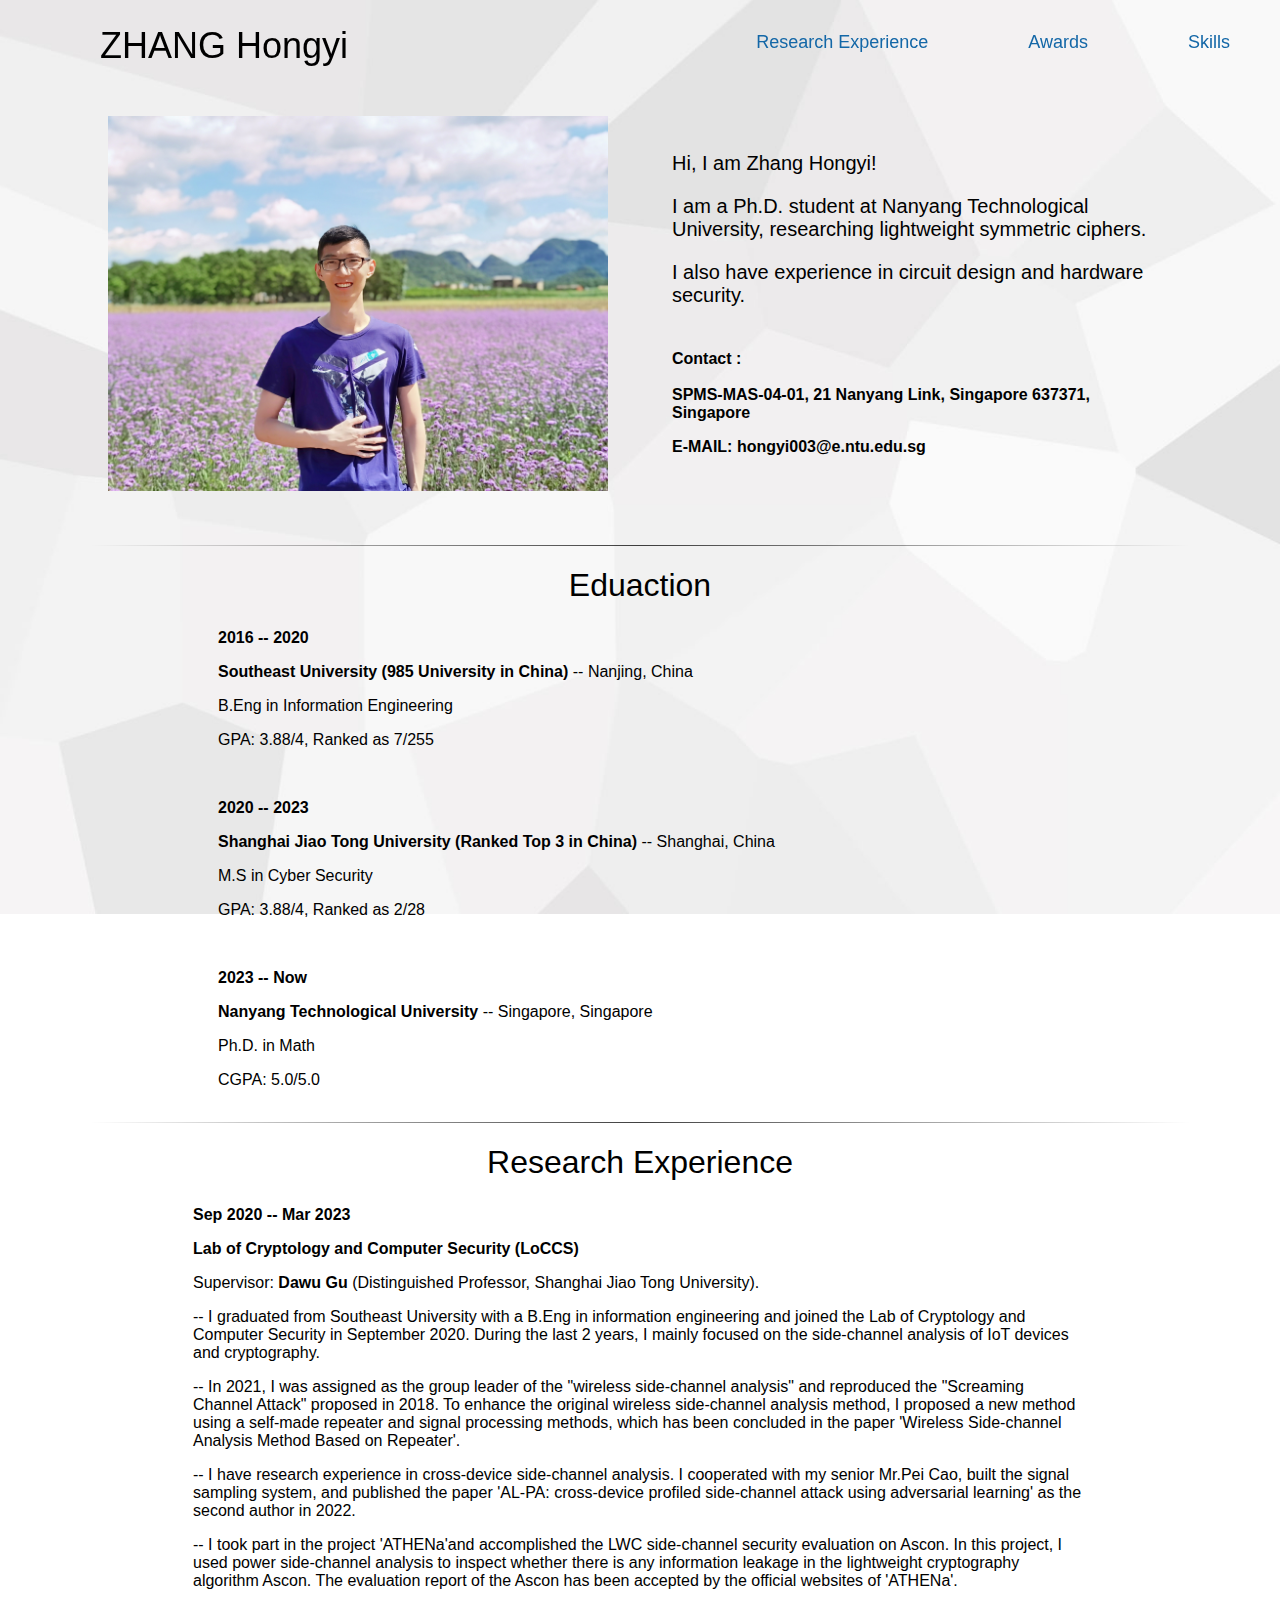
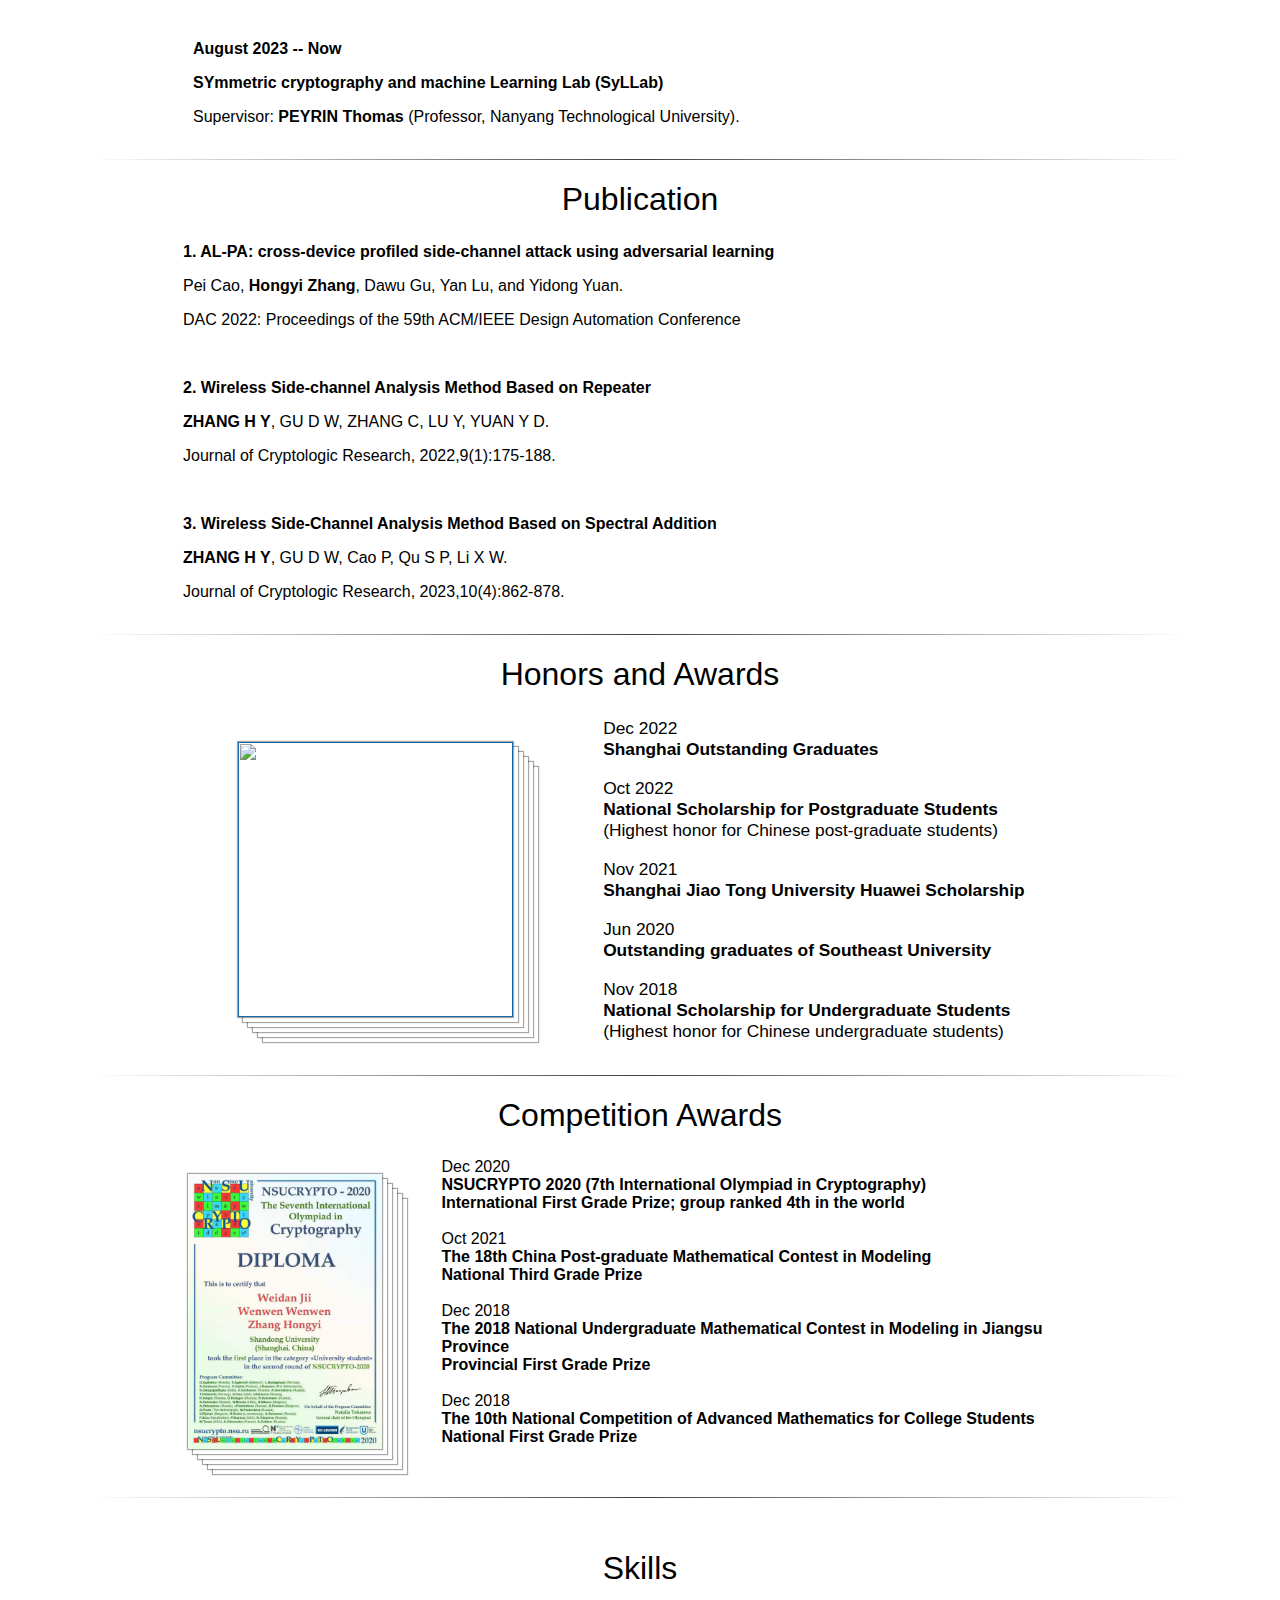
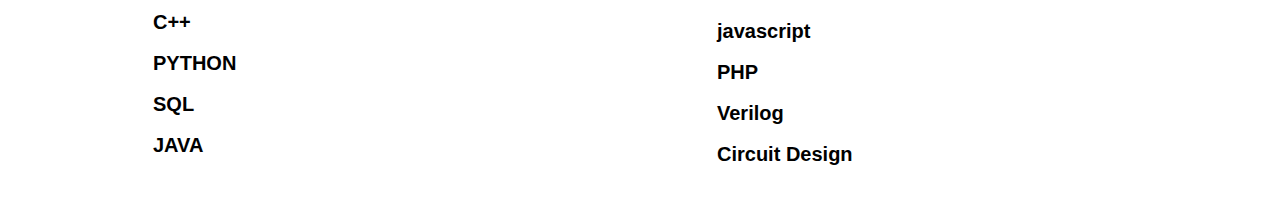
==== index.html @ 94b7b958 "Update index.html" ====
<script src="http://www.google.com/jsapi" type="text/javascript"></script> 
<script type="text/javascript">google.load("jquery", "1.3.2");</script>

<html>
<head>
	<title>Zhang Hongyi Homepage</title>
	<link rel="stylesheet" href="style.css">
	<meta property="og:image" content="Path to my teaser.png"/> <!-- Facebook automatically scrapes this. Go to https://developers.facebook.com/tools/debug/ if you update and want to force Facebook to rescrape. -->
	<meta property="og:title" content="Creative and Descriptive Paper Title." />
	<meta property="og:description" content="Paper description." />

	<!-- Get from Google Analytics -->
	<!-- Global site tag (gtag.js) - Google Analytics -->
	
	<script async src=""></script> 
	<script>
		window.dataLayer = window.dataLayer || [];
		function gtag(){dataLayer.push(arguments);}
		gtag('js', new Date());

		gtag('config', 'UA-75863369-6');
	</script>
</head>

<body>
	<br>
	<!--<audio src="./resources/Infinite_Being.mp3" id="aud" autoplay="autoplay" controls="controls" preload="auto"></audio>-->
	<center>

		    <div class="title">

				<span style="font-size:36px"><b>ZHANG Hongyi</b></span>
		  
			</div>
			<div>
				<!-- 设置菜单栏 -->
				<div class="tab_list">
					<ul>
						<li><a href="#b" style="font-size:18px"><b> Skills</b></a></li>
						<li><a href="#c" style="font-size:18px"><b>Awards</b></a></li>
						
						<li><a href="#a" style="font-size:18px"><b>Research Experience</b></a></li>
						
						
					</ul>
				</div>
			</div>

	</center>
	<br>
	<br>
	<br>
	<br>
	<center>
		<table align=center width=1050px>
			<tr>
				<td width=260px>
					<center>
						<div class="fadeIn animated" >
							<img class="round" style="float: left; width:500px" src="./resources/zhy_img.jpg"/>
						</div>

					</center>
				</td>
				<td>
					<div class="fadeIn animated" >
						<p style="margin-left: 60px;width: 500px;font-size:20px;">   Hi, I am Zhang Hongyi!</p>
						<p style="margin-left: 60px;width: 500px;font-size:20px;">  I am a Ph.D. student at Nanyang Technological University, researching lightweight symmetric ciphers. </p>
						<p style="margin-left: 60px;width: 500px;font-size:20px;">I also have experience in circuit design and hardware security. 
						<br>
						<br>
						<p style="margin-left: 60px;width: 500px;font-size:16px;"><b>Contact :<br><br>
						SPMS-MAS-04-01, 21 Nanyang Link, Singapore 637371, Singapore</b></p>
						<p style="margin-left: 60px;width: 500px;font-size:16px;"><b>E-MAIL:  hongyi003@e.ntu.edu.sg</b></p>
					</div>


				</td>
			</tr>
		</table>
		<br>
		<br>

	</center>

	<hr>

	<table align=center width=850px>
		<div class="fadeIn animated" >
			<center><h1><b>Eduaction</b></h1></center>
		</div>
			<tr>
				<td>
					<div class="fadeIn animated" >
					<p><b>2016 -- 2020 </b></p>
					<p><b>Southeast University (985 University in China)</b> -- Nanjing, China </p>
					<p>B.Eng in Information Engineering</p>
					<p>GPA: 3.88/4, Ranked as 7/255 </p>
					<br>
					<p><b>2020 -- 2023</b></p>
					<p><b>Shanghai Jiao Tong University (Ranked Top 3 in China)</b> -- Shanghai, China </p>
					<p>M.S in Cyber Security</p>
					<p>GPA: 3.88/4, Ranked as 2/28</p>
					<br>
					<p><b>2023 -- Now</b></p>
					<p><b>Nanyang Technological University</b> -- Singapore, Singapore </p>
					<p id="a">Ph.D. in Math</p>
					<p >CGPA: 5.0/5.0</p>
				</div>
				</td>
			</tr>

	</table>
	<br>

	<hr>

	<table align=center width=900px>
		<div class="fadeIn animated" >
			<center><h1><b>Research Experience</b></h1></center>
		</div>

	
		<tr>
		<td>
			<div class="fadeIn animated" >
				<p><b>Sep 2020 -- Mar 2023</b> </p>
				<p><b>Lab of Cryptology and Computer Security (LoCCS)</b></p>
				<p>Supervisor:<b> Dawu Gu </b>(Distinguished Professor, Shanghai Jiao Tong University).</p> 
				<p>-- I graduated from Southeast University with a B.Eng in information engineering and joined the Lab of Cryptology and Computer Security in September 2020. During the last 2 years, I mainly focused on the side-channel analysis of IoT devices and cryptography.</p>
				<p>-- In 2021, I was assigned as the group leader of the "wireless side-channel analysis" and reproduced the "Screaming Channel Attack" proposed in 2018. To enhance the original wireless side-channel analysis method, I proposed a new method using a self-made repeater and signal processing methods, which has been concluded in the paper 'Wireless Side-channel Analysis Method Based on Repeater'.</p>
				<p>-- I have research experience in cross-device side-channel analysis. I cooperated with my senior Mr.Pei Cao, built the signal sampling system, and published the paper 'AL-PA: cross-device profiled side-channel attack using adversarial learning' as the second author in 2022.</p>
				<p>-- I took part in the project 'ATHENa'and accomplished the LWC side-channel security evaluation on Ascon. In this project, I used power side-channel analysis to inspect whether there is any information leakage in the lightweight cryptography algorithm Ascon. The evaluation report of the Ascon has been accepted by the official websites of 'ATHENa'. </p>
				<br>
				<p><b>August 2023 -- Now</b></p>
				<p><b>SYmmetric cryptography and machine Learning Lab (SyLLab)</b></p>
				<p>Supervisor:<b> PEYRIN Thomas</b>  (Professor, Nanyang Technological University).</p> 

			</div>
		</td>
		</tr>
	</table>
	<br>


	<hr>
	<div class="fadeIn animated" >
	<center><h1><b>Publication</b></h1></center>
	</div>
	<table align=center width=920px>
		<center>
			<tr>
				<td>
					<div class="fadeIn animated" >
					<p><b>1. AL-PA: cross-device profiled side-channel attack using adversarial learning</b></p>
					<p>  Pei Cao, <b>Hongyi Zhang</b>, Dawu Gu, Yan Lu, and Yidong Yuan.</p>
					<p>  DAC 2022: Proceedings of the 59th ACM/IEEE Design Automation Conference</p>
					<br>
					<p><b>2. Wireless Side-channel Analysis Method Based on Repeater</b></p>
					<p><b>  ZHANG H Y</b>, GU D W, ZHANG C, LU Y, YUAN Y D.</p>
					<p>  Journal of Cryptologic Research, 2022,9(1):175-188.</p>
					<br>
					<p><b>3. Wireless Side-Channel Analysis Method Based on Spectral Addition</b></p>
					<p><b>  ZHANG H Y</b>, GU D W, Cao P, Qu S P, Li X W.</p>
					<p id="c">  Journal of Cryptologic Research, 2023,10(4):862-878.</p>
				</div>
				</td>
			</tr>
		</center>
	</table>
	<br>
	<hr>
	<table align=center width=850px>
		<div class="fadeIn animated" >
			<center><h1><b>Honors and Awards</b></h1></center>
		</div>
		<tr>
			<td><div class="fadeIn animated" ><a href=""><img class="layered-paper-big" style="height:275px" src="./resources/11.png"/></a></div></td>
			<td>
				<div class="fadeIn animated" >
				<span style="font-size:13pt">Dec 2022<br>
					<b>Shanghai Outstanding Graduates</b><br>
				</span>
				<br>

				<span style="font-size:13pt">Oct 2022<br>
					<b>National Scholarship for Postgraduate Students</b><br>
					(Highest honor for Chinese post-graduate students)<br>
				</span>
				<br>
				<span style="font-size:13pt">Nov 2021<br>
					<b>Shanghai Jiao Tong University Huawei Scholarship</b><br>
				</span>
				<br>
				<span style="font-size:13pt">Jun 2020<br>
					<b>Outstanding graduates of Southeast University</b><br>
				</span>
				<br>
				<span style="font-size:13pt" >Nov 2018<br>
					<b>National Scholarship for Undergraduate Students</b><br>
					(Highest honor for Chinese undergraduate students)<br>
				</span>
				</div>
			</td>
		</tr>
	</table>
	<br>

	<hr>
	<table align=center width=950px>
		<div class="fadeIn animated" >
			<center><h1><b>Competition Awards</b></h1></center>
		</div>
		<tr>
			<td><div class="fadeIn animated" ><a href=""><img class="layered-paper-big" style="height:275px" src="./resources/12.jpg"/></a></div></td>
			<td>
				<div class="fadeIn animated" >
				<span style="font-size:12pt">Dec 2020<br>
					<b>NSUCRYPTO 2020 (7th International Olympiad in Cryptography)</b><br>
					<b>International First Grade Prize; group ranked 4th in the world</b>
				</span>
				<br>
				<br>
				<span style="font-size:12pt">Oct 2021<br>
					<b>The 18th China Post-graduate Mathematical Contest in Modeling</b><br>
					<b>National Third Grade Prize</b><br>
				
				</span>
				<br>
				<span style="font-size:12pt">Dec 2018<br>
					<b>The 2018 National Undergraduate Mathematical Contest in Modeling in Jiangsu Province</b><br>
					<b>Provincial First Grade Prize</b><br>
				</span>
				<br>
				<span style="font-size:12pt">Dec 2018<br>
					<b>The 10th National Competition of Advanced Mathematics for College Students</b><br>
					<b>National First Grade Prize</b><br>
				</span>
				<br>
				</div>
			</td>
		</tr>
	</table>
	<br>
	<hr>
	<br>

	<table align=center width=900px>
		<tr>
			<div class="fadeIn animated" >
				<center><h1 id="b"><b>Skills</b></h1></center>
			</div>
			<td width=300px>
					<div class="fadeIn animated" >
						<li style="margin-left: 60px;width: 500px;font-size:20px;"><b>C++</b></li>
						<br>
						<li style="margin-left: 60px;width: 500px;font-size:20px;"><b>PYTHON</b></li>
						<br>
						<li style="margin-left: 60px;width: 500px;font-size:20px;"><b>SQL</b></li>
						<br>
						<li style="margin-left: 60px;width: 500px;font-size:20px;"><b>JAVA</b></li>
						<br>
					</div>
			</td>
			<td>
				<div class="fadeIn animated" >
					<li style="margin-left: 60px;width: 500px;font-size:20px;"><b>javascript</b></li>
					<br>
					<li style="margin-left: 60px;width: 500px;font-size:20px;"><b>PHP</b></li>
					<br>
					<li style="margin-left: 60px;width: 500px;font-size:20px;"><b>Verilog</b></li>
					<br>
					<li style="margin-left: 60px;width: 500px;font-size:20px;"><b>Circuit Design</b></li>
				</div>
			</td>
		</tr>
	</table>

<br>
<!------------------------------------------------------new script   -------------------------------------->
<script>
	window.addEventListener('scroll',function(){
		let tou = document.querySelector('.title');
		let mytab=document.querySelector('.tab_list');
	   
	   /*  tou.classList.toggle("bian",window.scrollY>0); */
	   if(window.scrollY>0)
		{
			tou.classList.add("top_mask");
			mytab.classList.add("top_mask2");
		}else{
			tou.classList.remove("top_mask");
			mytab.classList.remove("top_mask2");
		}
	})
</script>

<!---------------------menu part code------------------------------->

<script>
	//获取所有的li元素
	var lis = document.querySelector(".tab_list").querySelectorAll("li");
	//获取所有的item元素
	var items = document.querySelectorAll(".item");
	//循环给每个li绑定click事件
	for (var i = 0; i < lis.length; i++) {
		//给每个li元素添加index属性，第几个index为几
		lis[i].setAttribute("index", i);
		//给每个li绑定click事件，点击后出现以下事情
		lis[i].onclick = function () {
			//排他思想，将所有的标签样式都去掉
			for (var j = 0; j < lis.length; j++) {
				lis[j].className = "";
			}
			//样式为空后，设置当前的样式为current
			this.className = "current";
			//获取当前所在li的index
			var index = this.getAttribute("index");
			//排他思想，将所有的item隐藏
			for (var k = 0; k < items.length; k++) {
				//将所有的item设置为display:none
				items[k].style.display = "none";
			}
			//设置当前li下的对应的内容
			items[index].style.display = "block";
		}
	}
</script>
<!-- <script>
	function over(x) {
	x.style.backgroundColor = "blue";
	}
	 
	function leave(x) {
	x.style.backgroundColor = "red";
	}
   </script> -->
</body>
</html>
---- style.css ----
body {
    font-family: "HelveticaNeue-Light", "Helvetica Neue Light", "Helvetica Neue", Helvetica, Arial, "Lucida Grande", sans-serif; 
    font-weight:300;
    font-size:18px;
    margin-left: auto;
    margin-right: auto;
    width: 1100px;
}

h1 {
    font-size:32px;
    font-weight:300;
}

	/*-------------------------special effects----------------------*/
/*base code*/
.animated {
  -webkit-animation-duration: 2.5s;
  animation-duration: 2.5s;
  -webkit-animation-fill-mode: both;
  animation-fill-mode: both;
}
.animated.infinite {
  -webkit-animation-iteration-count: infinite;
  animation-iteration-count: infinite;
}
.animated.hinge {
  -webkit-animation-duration: 2s;
  animation-duration: 2s;
}
/*the animation definition*/
@-webkit-keyframes fadeIn {
  0% {
    opacity: 0
  }
  100% {
    opacity: 1
  }
}
@keyframes fadeIn {
  0% {
    opacity: 0
  }
  100% {
    opacity: 1
  }
}
.fadeIn {
  -webkit-animation-name: fadeIn;
  animation-name: fadeIn
}

/*----------------渐变-----------------*/

.title{
        position: fixed;
        top: 0;
        left: 0;
        padding: 25px 100px;
        width: 100%;
        display: flex;
        justify-content: space-between;
        align-items: center;
        text-align: center;
        z-index:999;
    transition:  0.5s;
    }

    
.top_mask{
    padding: 25px 100px;
    ;
    background-image: linear-gradient(to bottom, rgb(214, 214, 214), rgba(255, 255, 255, 0.8),rgba(255, 255, 255, 0));
    z-index: 999;
}
.top_mask2{

  padding: 0px 0px;
  background-image: linear-gradient(to bottom, rgb(214, 214, 214,0), rgba(255, 255, 255, 0),rgba(255, 255, 255, 0));
  z-index: 999;
}



	/*-----------------------------------------------*/

video.header-vid {
    height: 140px;
    border: 1px solid black;
    border-radius: 10px ;
    -moz-border-radius: 10px ;
    -webkit-border-radius: 10px ;
}

img.header-img {
    height: 140px;
    border: 1px solid black;
    border-radius: 10px ;
    -moz-border-radius: 10px ;
    -webkit-border-radius: 10px ;
}

img.rounded {
    border: 1px solid #eeeeee;
    border-radius: 10px ;
    -moz-border-radius: 10px ;
    -webkit-border-radius: 10px ;
}

a:link,a:visited
{
    display: block;
    padding:5px 10px;
    color: #1367a7;
    text-decoration: none;
}
a:hover {
    color: #208799;
}

td.dl-link {
    height: 160px;
    text-align: center;
    font-size: 22px;
}

.layered-paper-big { /* modified from: http://css-tricks.com/snippets/css/layered-paper/ */
    box-shadow:
    0px 0px 1px 1px rgba(0,0,0,0.35), /* The top layer shadow */
    5px 5px 0 0px #fff, /* The second layer */
    5px 5px 1px 1px rgba(0,0,0,0.35), /* The second layer shadow */
    10px 10px 0 0px #fff, /* The third layer */
    10px 10px 1px 1px rgba(0,0,0,0.35), /* The third layer shadow */
    15px 15px 0 0px #fff, /* The fourth layer */
    15px 15px 1px 1px rgba(0,0,0,0.35), /* The fourth layer shadow */
    20px 20px 0 0px #fff, /* The fifth layer */
    20px 20px 1px 1px rgba(0,0,0,0.35), /* The fifth layer shadow */
    25px 25px 0 0px #fff, /* The fifth layer */
    25px 25px 1px 1px rgba(0,0,0,0.35); /* The fifth layer shadow */
    margin-left: 10px;
    margin-right: 45px;
}

.paper-big { /* modified from: http://css-tricks.com/snippets/css/layered-paper/ */
    box-shadow:
    0px 0px 1px 1px rgba(0,0,0,0.35); /* The top layer shadow */

    margin-left: 10px;
    margin-right: 45px;
}


.layered-paper { /* modified from: http://css-tricks.com/snippets/css/layered-paper/ */
    box-shadow:
    0px 0px 1px 1px rgba(0,0,0,0.35), /* The top layer shadow */
    5px 5px 0 0px #fff, /* The second layer */
    5px 5px 1px 1px rgba(0,0,0,0.35), /* The second layer shadow */
    10px 10px 0 0px #fff, /* The third layer */
    10px 10px 1px 1px rgba(0,0,0,0.35); /* The third layer shadow */
    margin-top: 5px;
    margin-left: 10px;
    margin-right: 30px;
    margin-bottom: 5px;
}

.vert-cent {
    position: relative;
    top: 50%;
    transform: translateY(-50%);
}

hr
{
    border: 0;
    height: 1px;
    background-image: linear-gradient(to right, rgba(0, 0, 0, 0), rgba(0, 0, 0, 0.75), rgba(0, 0, 0, 0));
}

body{
background-image: url('./resources/bg-image.jpg');
background-repeat: no-repeat;
background-size: cover;
background-attachment: fixed;
}

/* menu */
li {
  list-style-type: none;
} 

/* 设置外部div样式 */
.tab {
  width: 850px;
  margin: 100px auto;
}

/* 设置菜单栏的样式 */
.tab_list {
  position: fixed;
  top: 0;
  right: 0;
  z-index: 999;
  transition:  0.5s;
}

/* 设置列表的样式 */
.tab_list li {
 
  float: right;
  height: 50px;
  line-height: 39px;
  padding: 0 40px;
  text-align: center;
  cursor: pointer;
  z-index: 999;
}


/* 设置商品介绍的样式 */
.current {
  background-color: #00000000;
  color: #00000000;
}

/* 设置后4个显示的内容先隐藏起来 */
.item {
  display: none;
}
.tab_list li:hover{
  background-color: rgba(182, 182, 182, 0.211);
}

.tab_list a:hover{
  color:#fff;
}
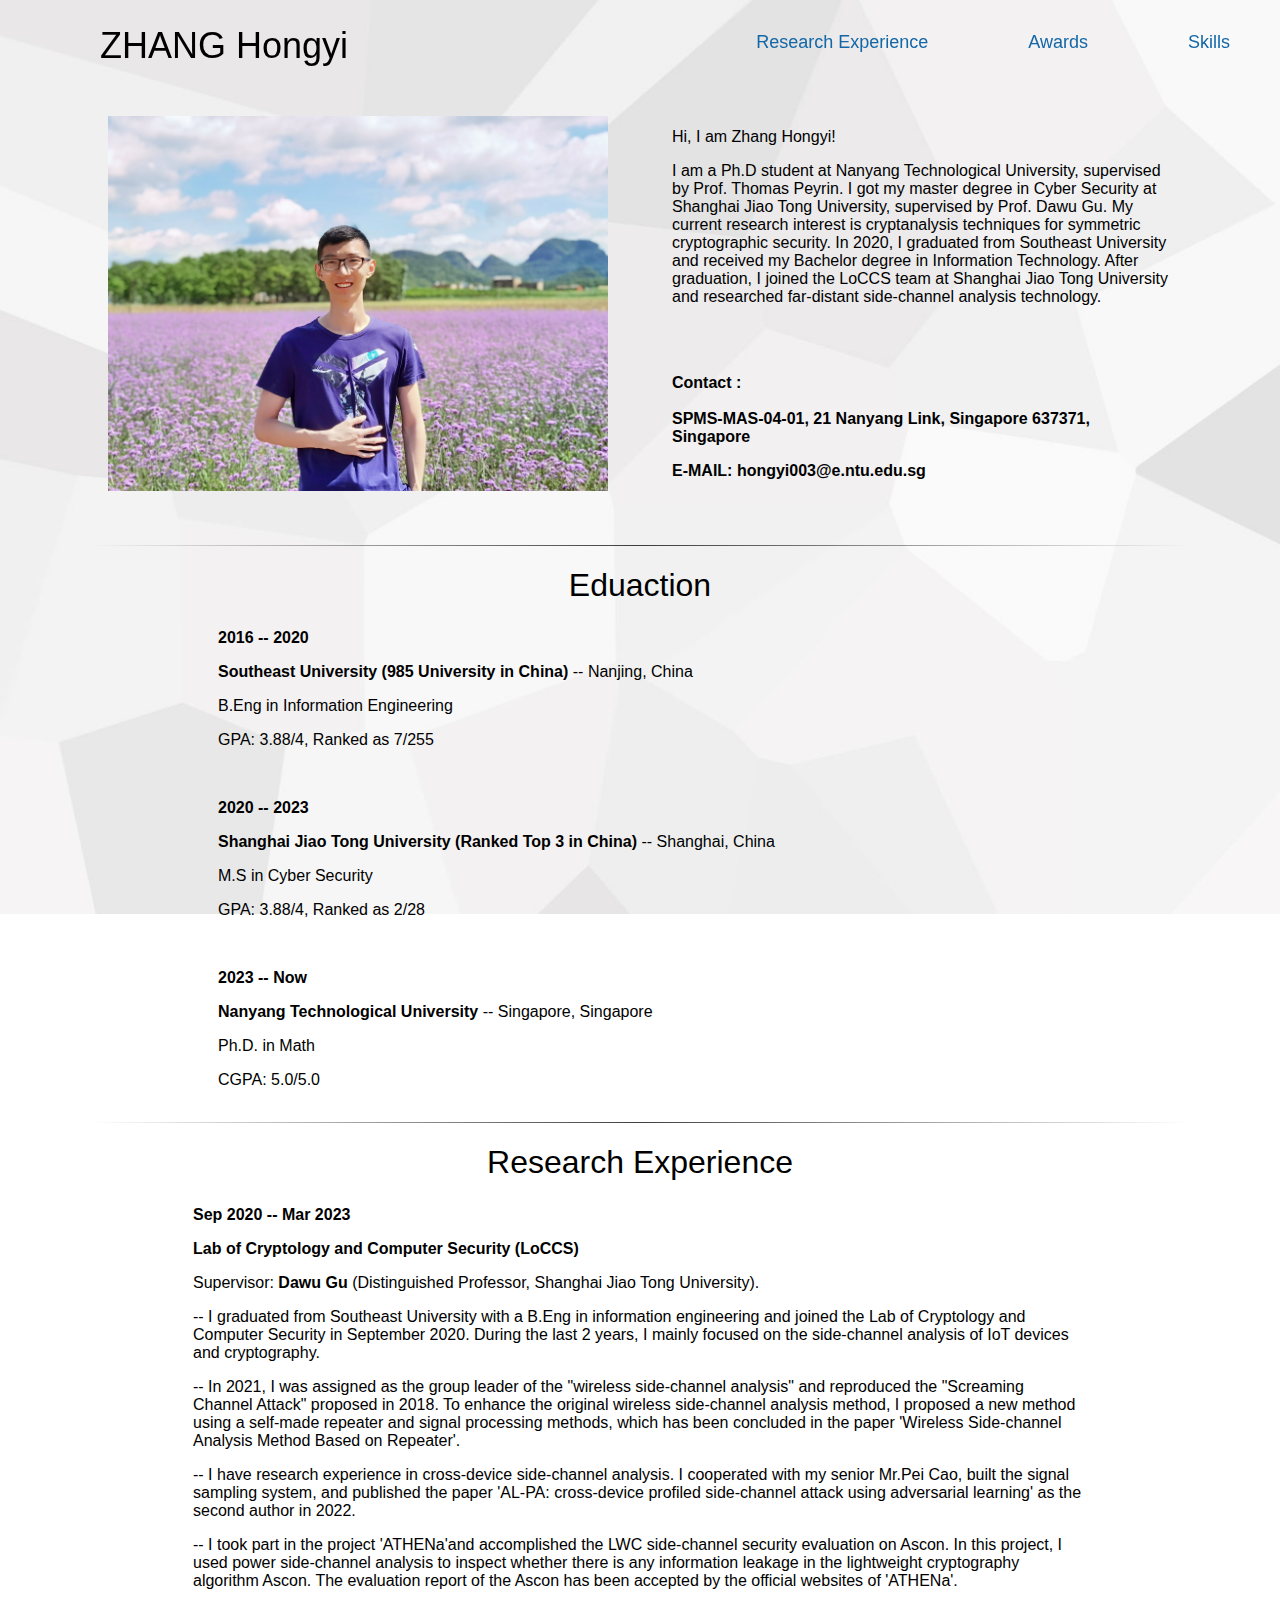
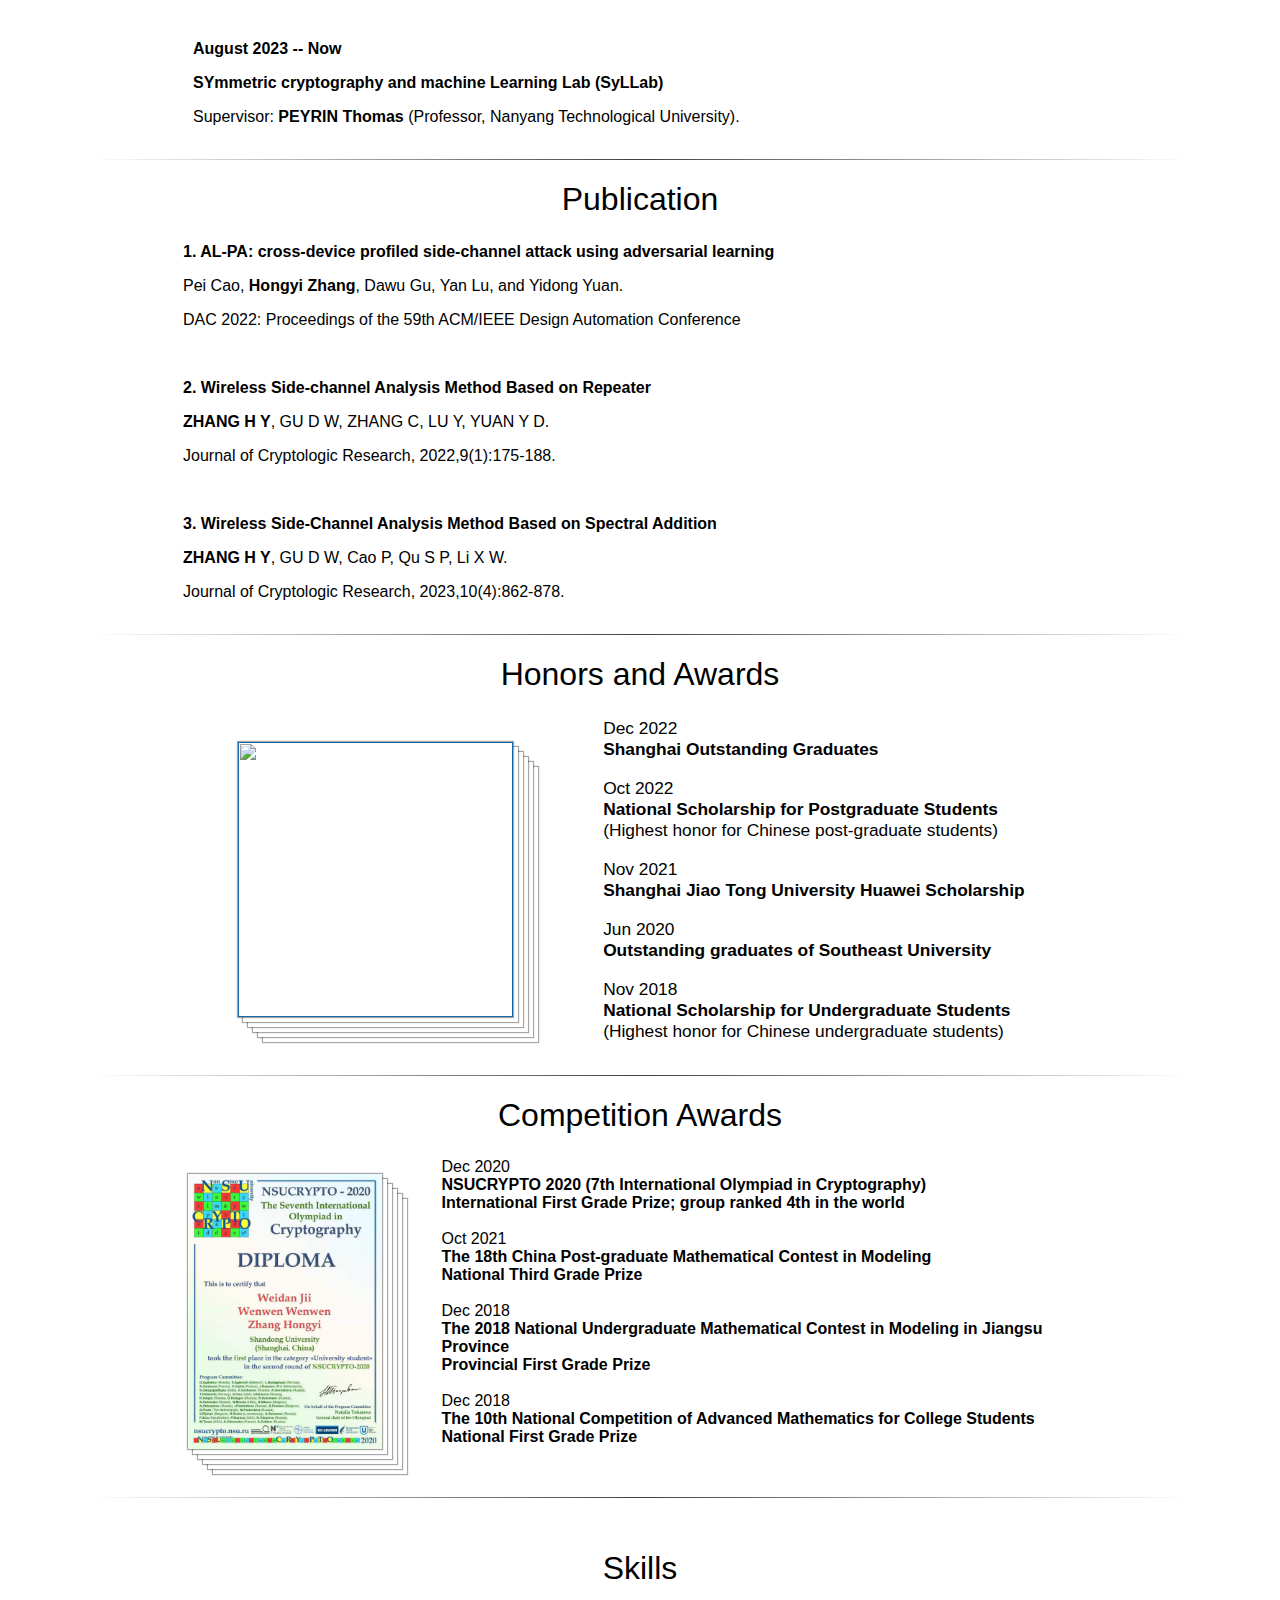
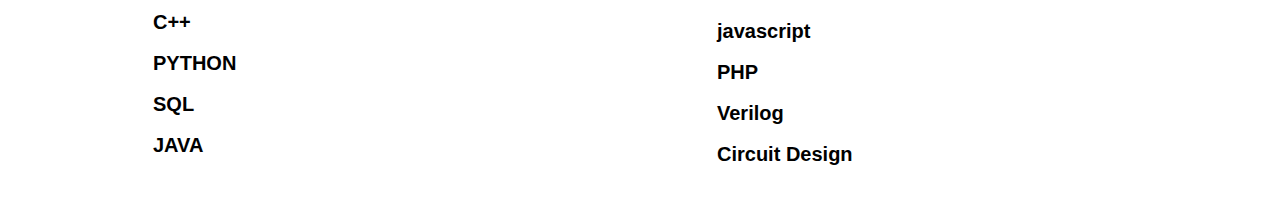
==== commit ba8790b5: "Update index.html" ====
--- a/index.html
+++ b/index.html
@@ -64,9 +64,12 @@
 				</td>
 				<td>
 					<div class="fadeIn animated" >
-						<p style="margin-left: 60px;width: 500px;font-size:20px;">   Hi, I am Zhang Hongyi!</p>
-						<p style="margin-left: 60px;width: 500px;font-size:20px;">  I am a Ph.D. student at Nanyang Technological University, researching lightweight symmetric ciphers. </p>
-						<p style="margin-left: 60px;width: 500px;font-size:20px;">I also have experience in circuit design and hardware security. 
+						<p style="margin-left: 60px;width: 500px;font-size:16px;">   Hi, I am Zhang Hongyi!</p>
+						<p style="margin-left: 60px;width: 500px;font-size:16px;">  I am a Ph.D student at Nanyang Technological University, supervised by Prof. Thomas Peyrin. I got my master degree in Cyber Security at Shanghai Jiao Tong University, supervised by Prof. Dawu Gu. My current research interest is cryptanalysis techniques for symmetric cryptographic security.
+
+							In 2020, I graduated from Southeast University and received my Bachelor degree in Information Technology. After graduation, I joined the LoCCS team at  Shanghai Jiao Tong University and researched far-distant side-channel analysis technology.
+							
+						</p>
 						<br>
 						<br>
 						<p style="margin-left: 60px;width: 500px;font-size:16px;"><b>Contact :<br><br>
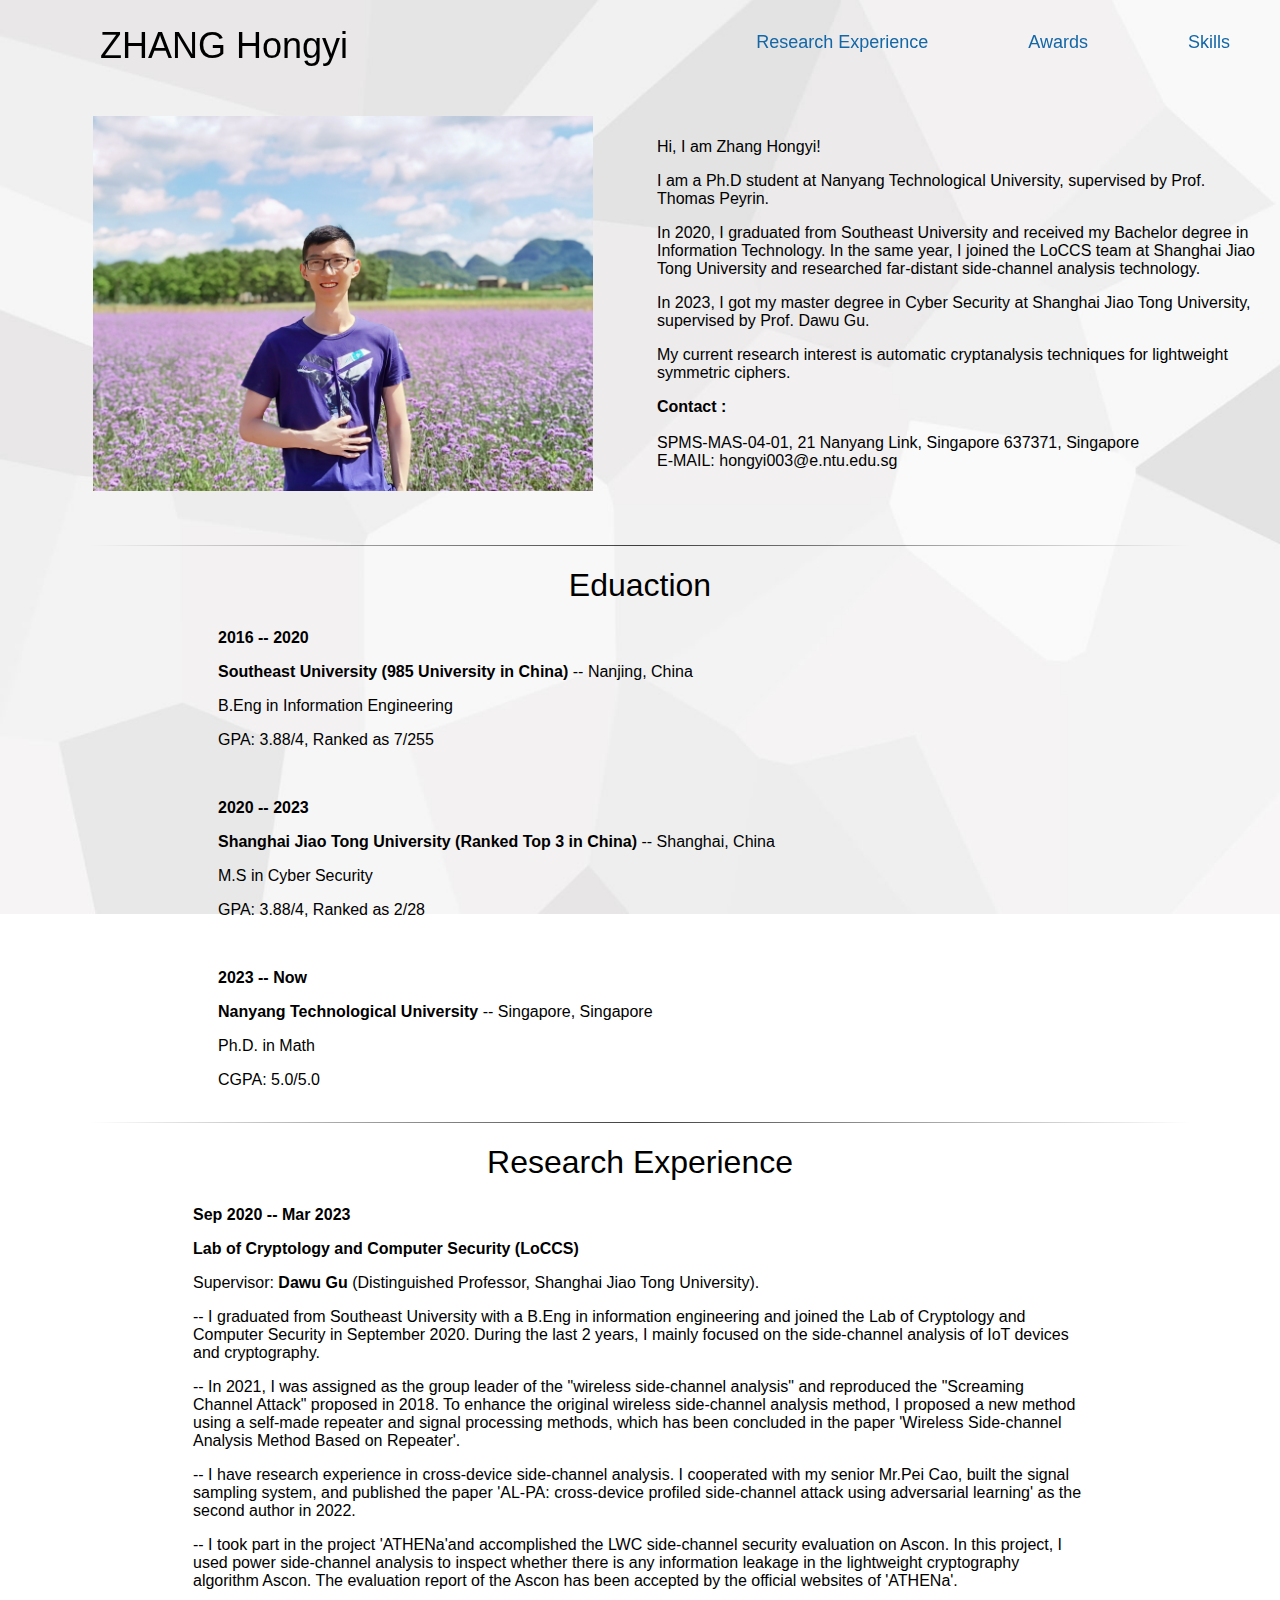
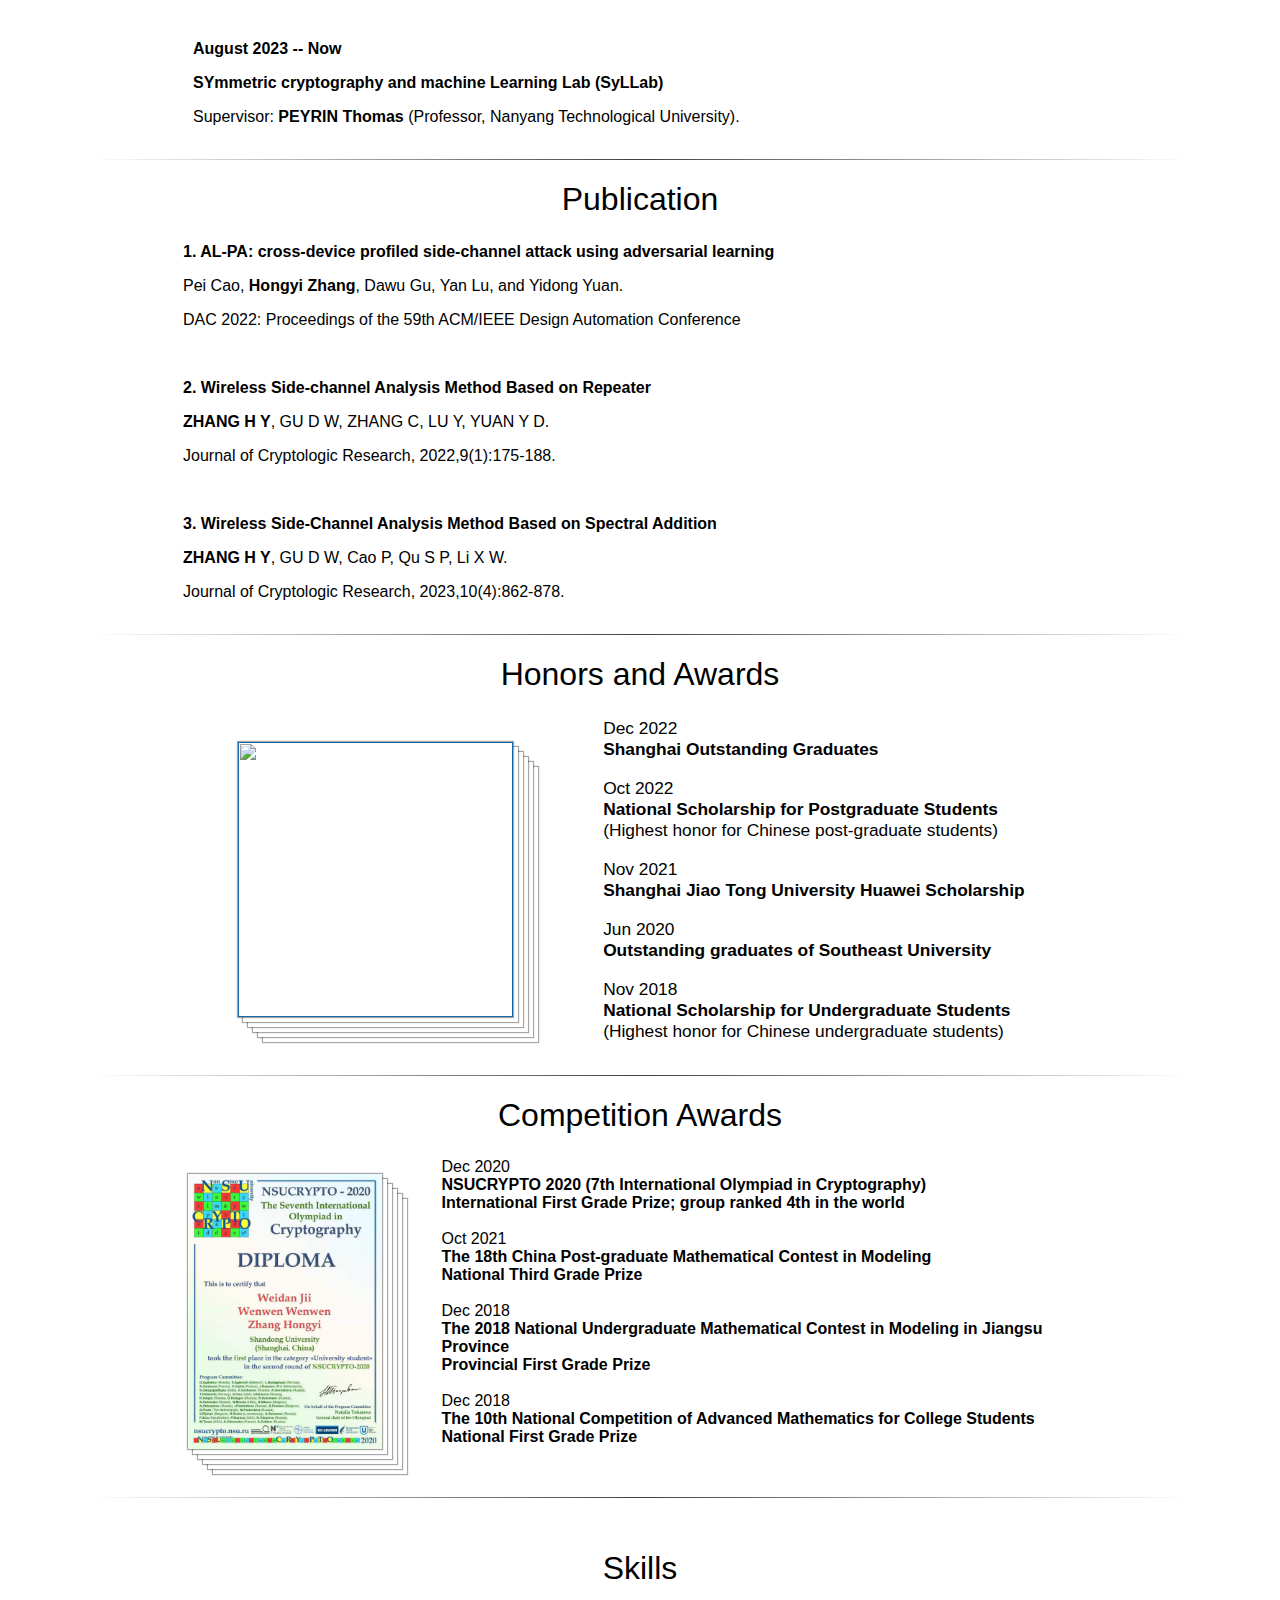
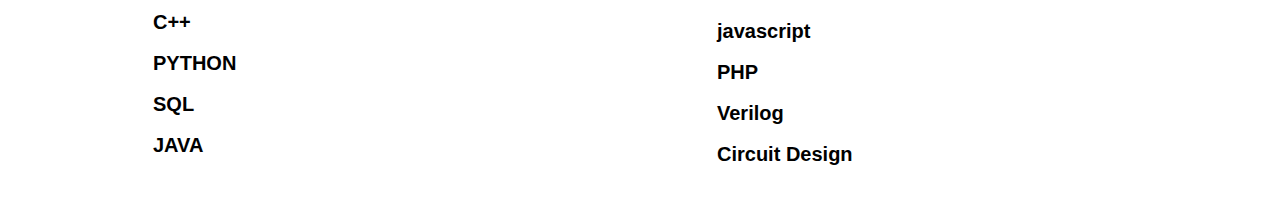
==== commit db4fad3e: "Update index.html" ====
--- a/index.html
+++ b/index.html
@@ -64,17 +64,23 @@
 				</td>
 				<td>
 					<div class="fadeIn animated" >
-						<p style="margin-left: 60px;width: 500px;font-size:16px;">   Hi, I am Zhang Hongyi!</p>
-						<p style="margin-left: 60px;width: 500px;font-size:16px;">  I am a Ph.D student at Nanyang Technological University, supervised by Prof. Thomas Peyrin. I got my master degree in Cyber Security at Shanghai Jiao Tong University, supervised by Prof. Dawu Gu. My current research interest is cryptanalysis techniques for symmetric cryptographic security.
-
-							In 2020, I graduated from Southeast University and received my Bachelor degree in Information Technology. After graduation, I joined the LoCCS team at  Shanghai Jiao Tong University and researched far-distant side-channel analysis technology.
+						<p style="margin-left: 60px;width: 600px;font-size:16px;">   Hi, I am Zhang Hongyi!</p>
+						<p style="margin-left: 60px;width: 600px;font-size:16px;">  
+							I am a Ph.D student at Nanyang Technological University, supervised by Prof. Thomas Peyrin.</p>
 							
+						<p style="margin-left: 60px;width: 600px;font-size:16px;">				
+							In 2020, I graduated from Southeast University and received my Bachelor degree in Information Technology. In the same year, I joined the LoCCS team at  Shanghai Jiao Tong University and researched far-distant side-channel analysis technology.
 						</p>
-						<br>
-						<br>
-						<p style="margin-left: 60px;width: 500px;font-size:16px;"><b>Contact :<br><br>
-						SPMS-MAS-04-01, 21 Nanyang Link, Singapore 637371, Singapore</b></p>
-						<p style="margin-left: 60px;width: 500px;font-size:16px;"><b>E-MAIL:  hongyi003@e.ntu.edu.sg</b></p>
+						<p style="margin-left: 60px;width: 600px;font-size:16px;">
+							In 2023, I got my master degree in Cyber Security at Shanghai Jiao Tong University, supervised by Prof. Dawu Gu. 
+						</p>
+						<p style="margin-left: 60px;width: 600px;font-size:16px;">
+							My current research interest is automatic cryptanalysis techniques for lightweight symmetric ciphers. 
+						</p>
+
+						<p style="margin-left: 60px;width: 500px;font-size:16px;"><b>Contact :</b><br><br>
+						SPMS-MAS-04-01, 21 Nanyang Link, Singapore 637371, Singapore
+						E-MAIL:  hongyi003@e.ntu.edu.sg</p>
 					</div>
 
 
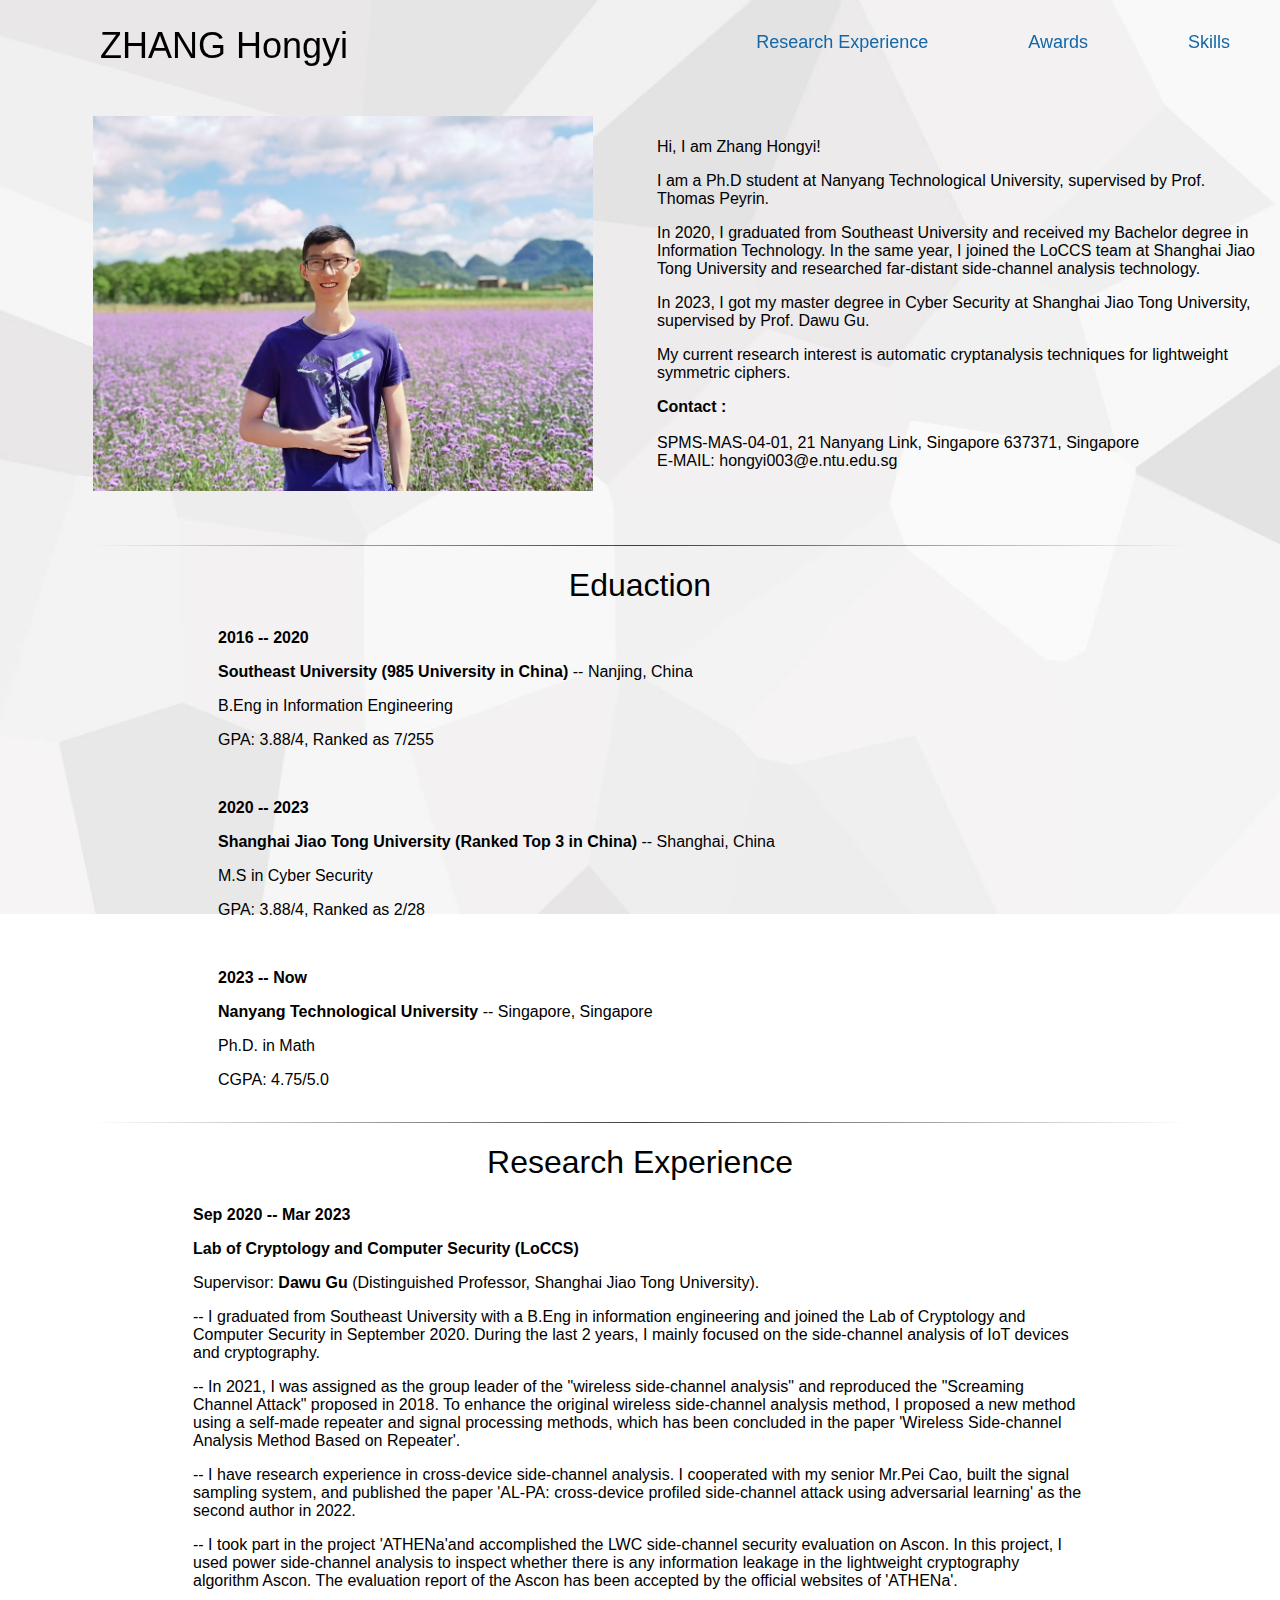
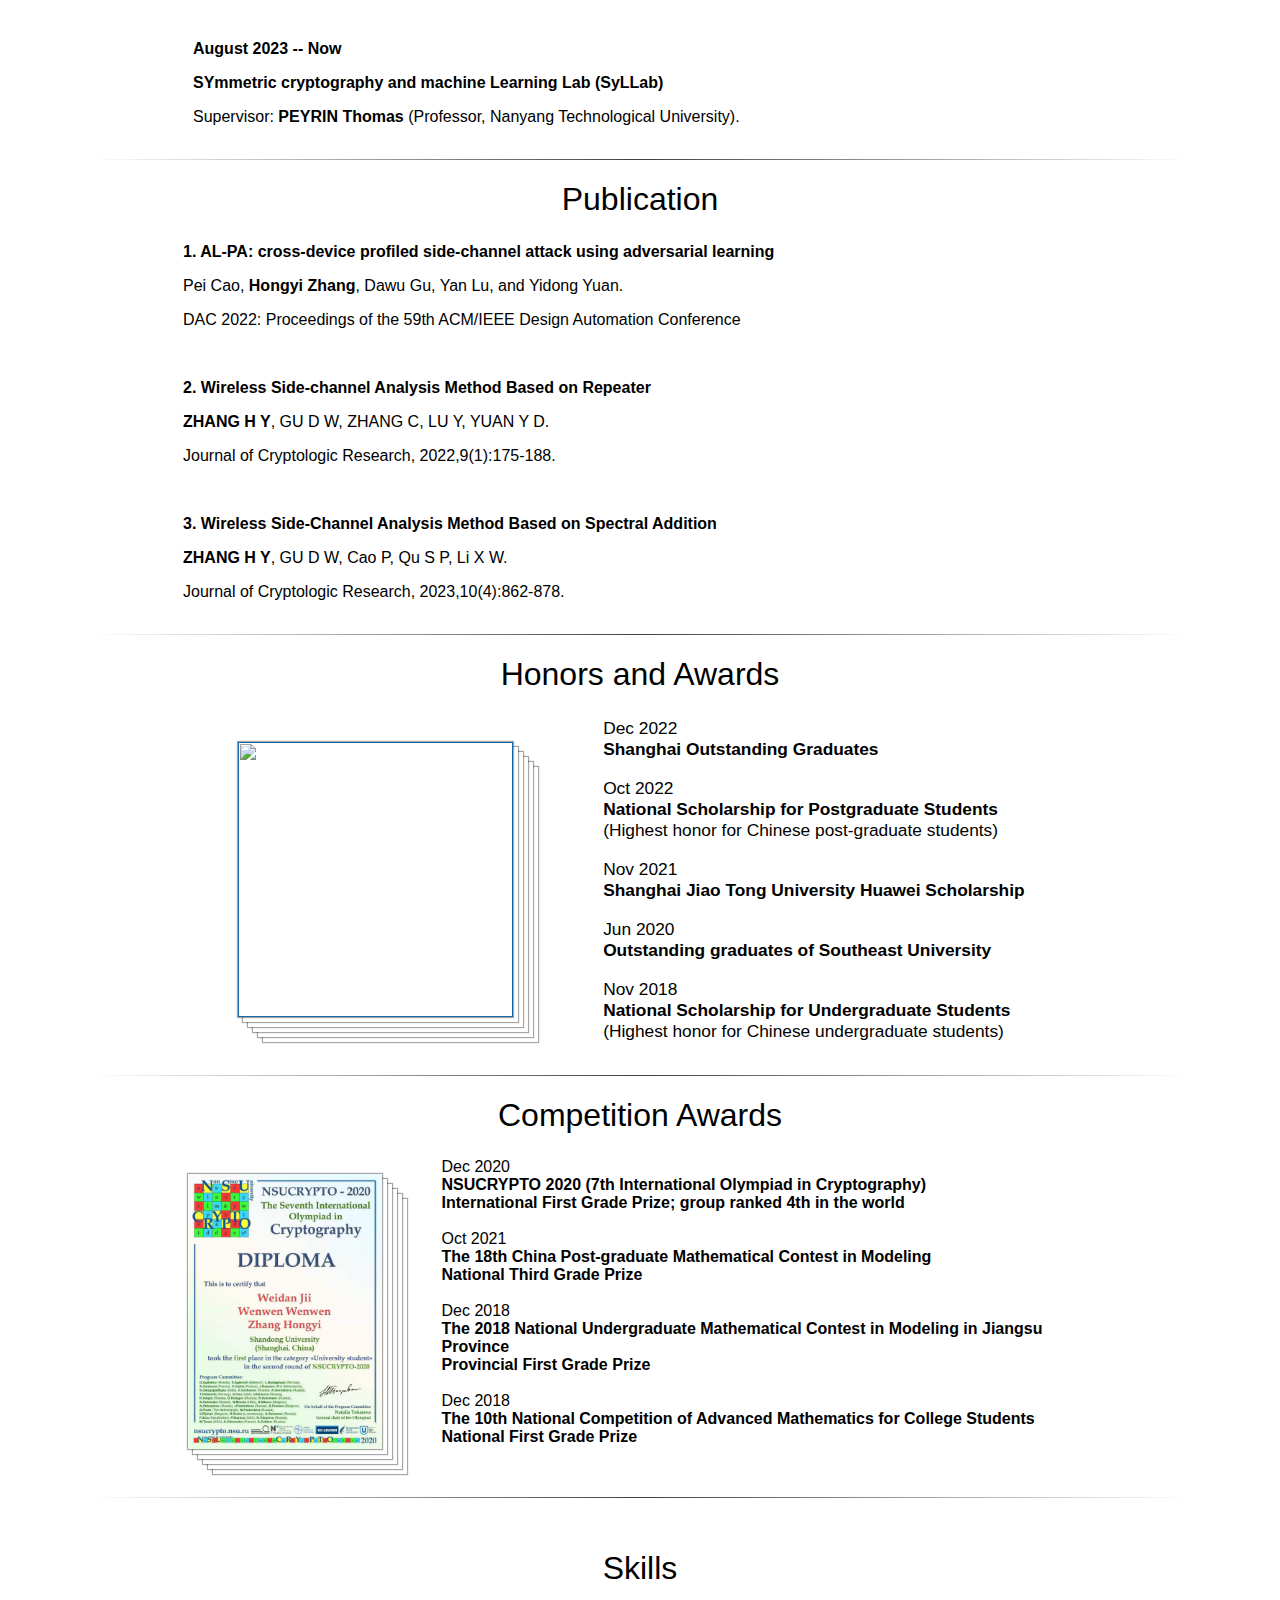
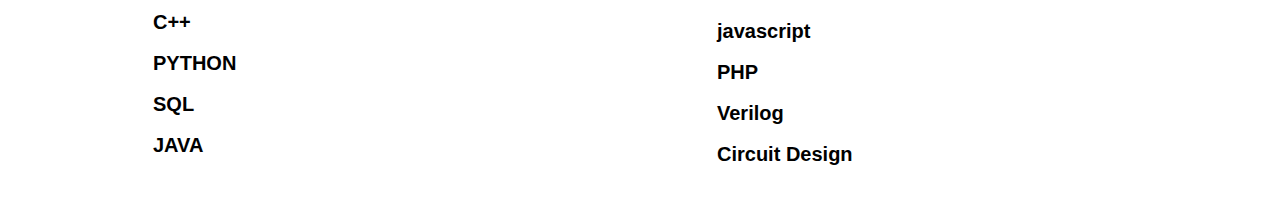
==== commit 725c549d: "Update index.html" ====
--- a/index.html
+++ b/index.html
@@ -114,7 +114,7 @@
 					<p><b>2023 -- Now</b></p>
 					<p><b>Nanyang Technological University</b> -- Singapore, Singapore </p>
 					<p id="a">Ph.D. in Math</p>
-					<p >CGPA: 5.0/5.0</p>
+					<p >CGPA: 4.75/5.0</p>
 				</div>
 				</td>
 			</tr>
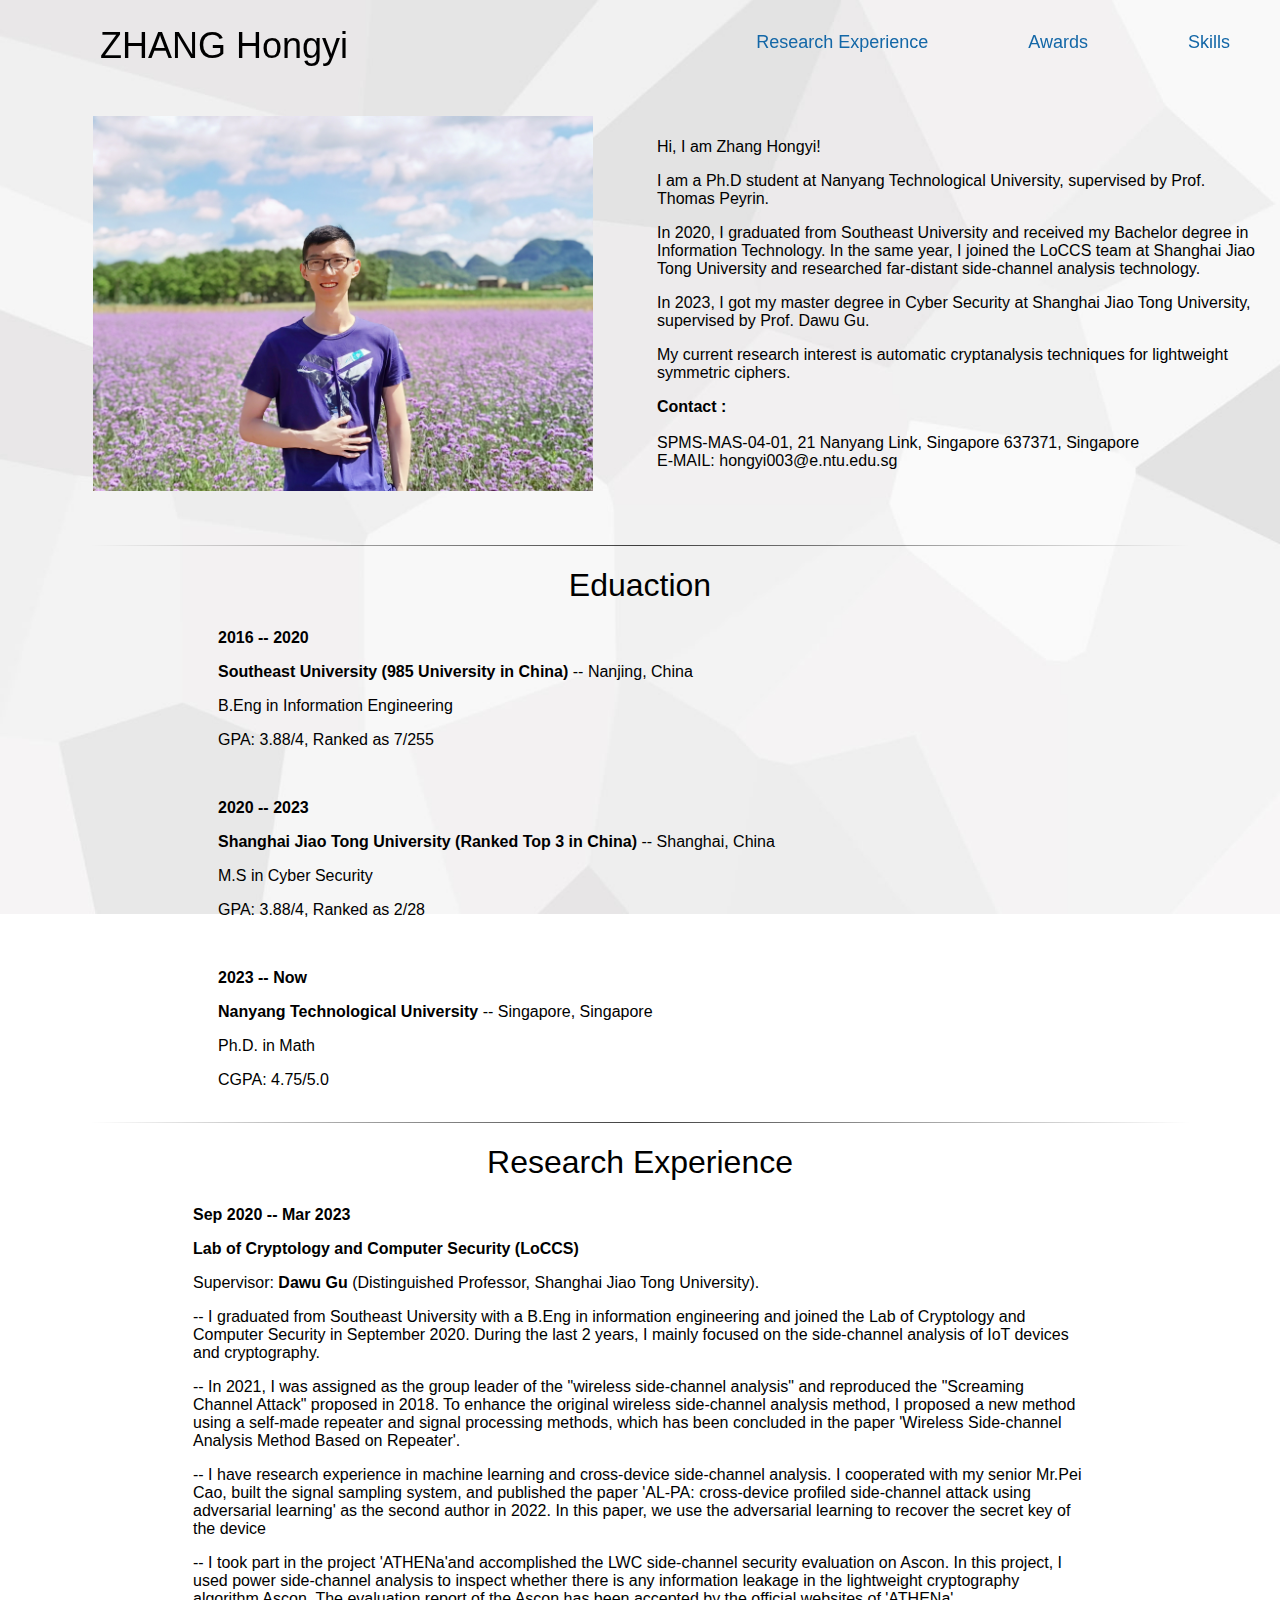
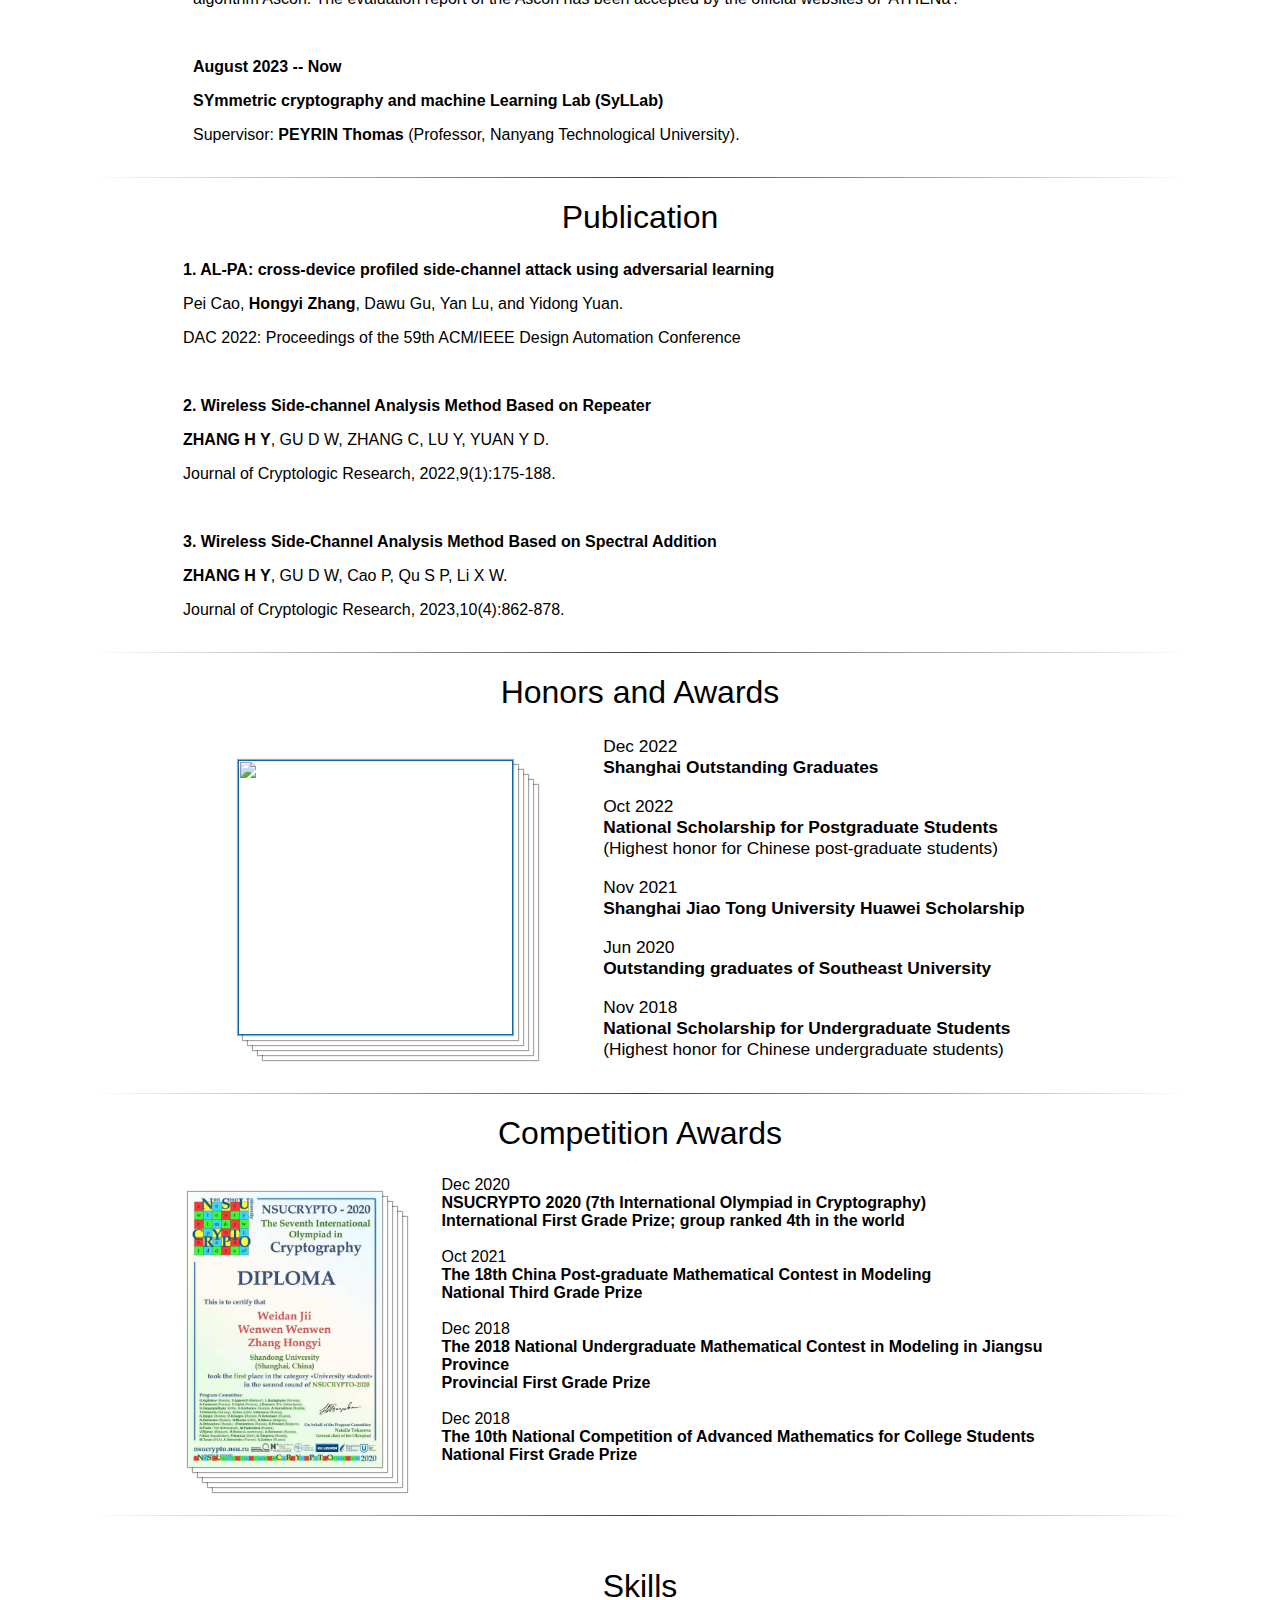
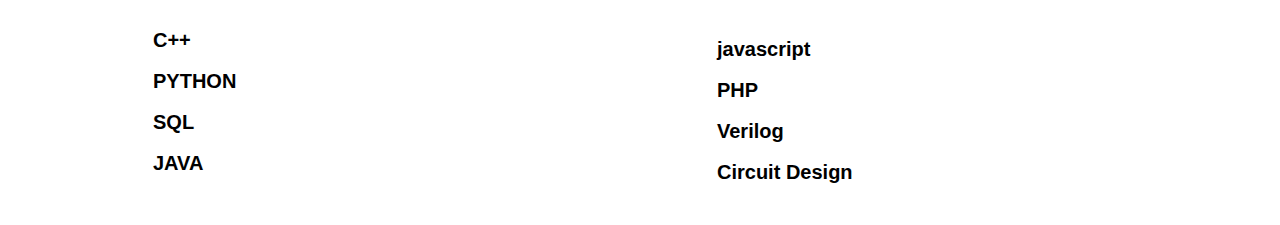
==== commit 658cec6d: "Update index.html" ====
--- a/index.html
+++ b/index.html
@@ -138,7 +138,7 @@
 				<p>Supervisor:<b> Dawu Gu </b>(Distinguished Professor, Shanghai Jiao Tong University).</p> 
 				<p>-- I graduated from Southeast University with a B.Eng in information engineering and joined the Lab of Cryptology and Computer Security in September 2020. During the last 2 years, I mainly focused on the side-channel analysis of IoT devices and cryptography.</p>
 				<p>-- In 2021, I was assigned as the group leader of the "wireless side-channel analysis" and reproduced the "Screaming Channel Attack" proposed in 2018. To enhance the original wireless side-channel analysis method, I proposed a new method using a self-made repeater and signal processing methods, which has been concluded in the paper 'Wireless Side-channel Analysis Method Based on Repeater'.</p>
-				<p>-- I have research experience in cross-device side-channel analysis. I cooperated with my senior Mr.Pei Cao, built the signal sampling system, and published the paper 'AL-PA: cross-device profiled side-channel attack using adversarial learning' as the second author in 2022.</p>
+				<p>-- I have research experience in machine learning and cross-device side-channel analysis. I cooperated with my senior Mr.Pei Cao, built the signal sampling system, and published the paper 'AL-PA: cross-device profiled side-channel attack using adversarial learning' as the second author in 2022. In this paper, we use the adversarial learning to recover the secret key of the device</p>
 				<p>-- I took part in the project 'ATHENa'and accomplished the LWC side-channel security evaluation on Ascon. In this project, I used power side-channel analysis to inspect whether there is any information leakage in the lightweight cryptography algorithm Ascon. The evaluation report of the Ascon has been accepted by the official websites of 'ATHENa'. </p>
 				<br>
 				<p><b>August 2023 -- Now</b></p>
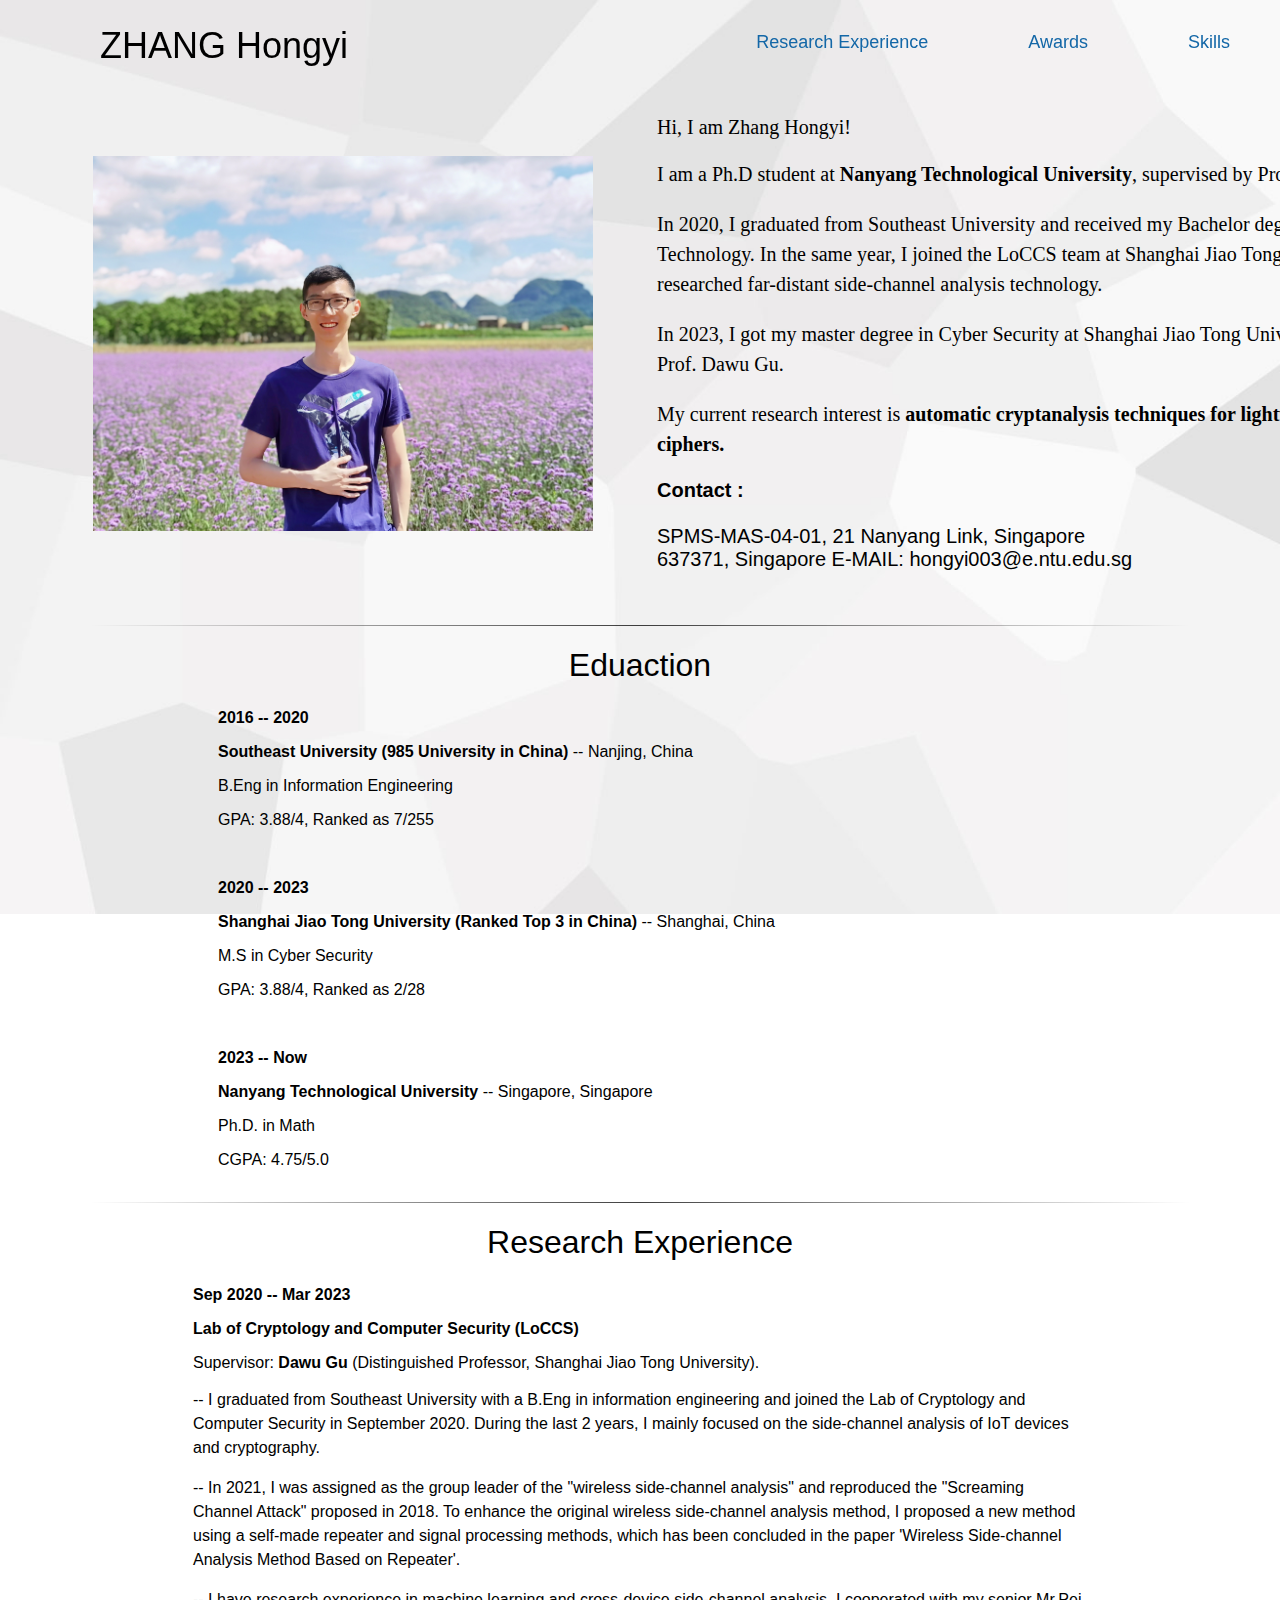
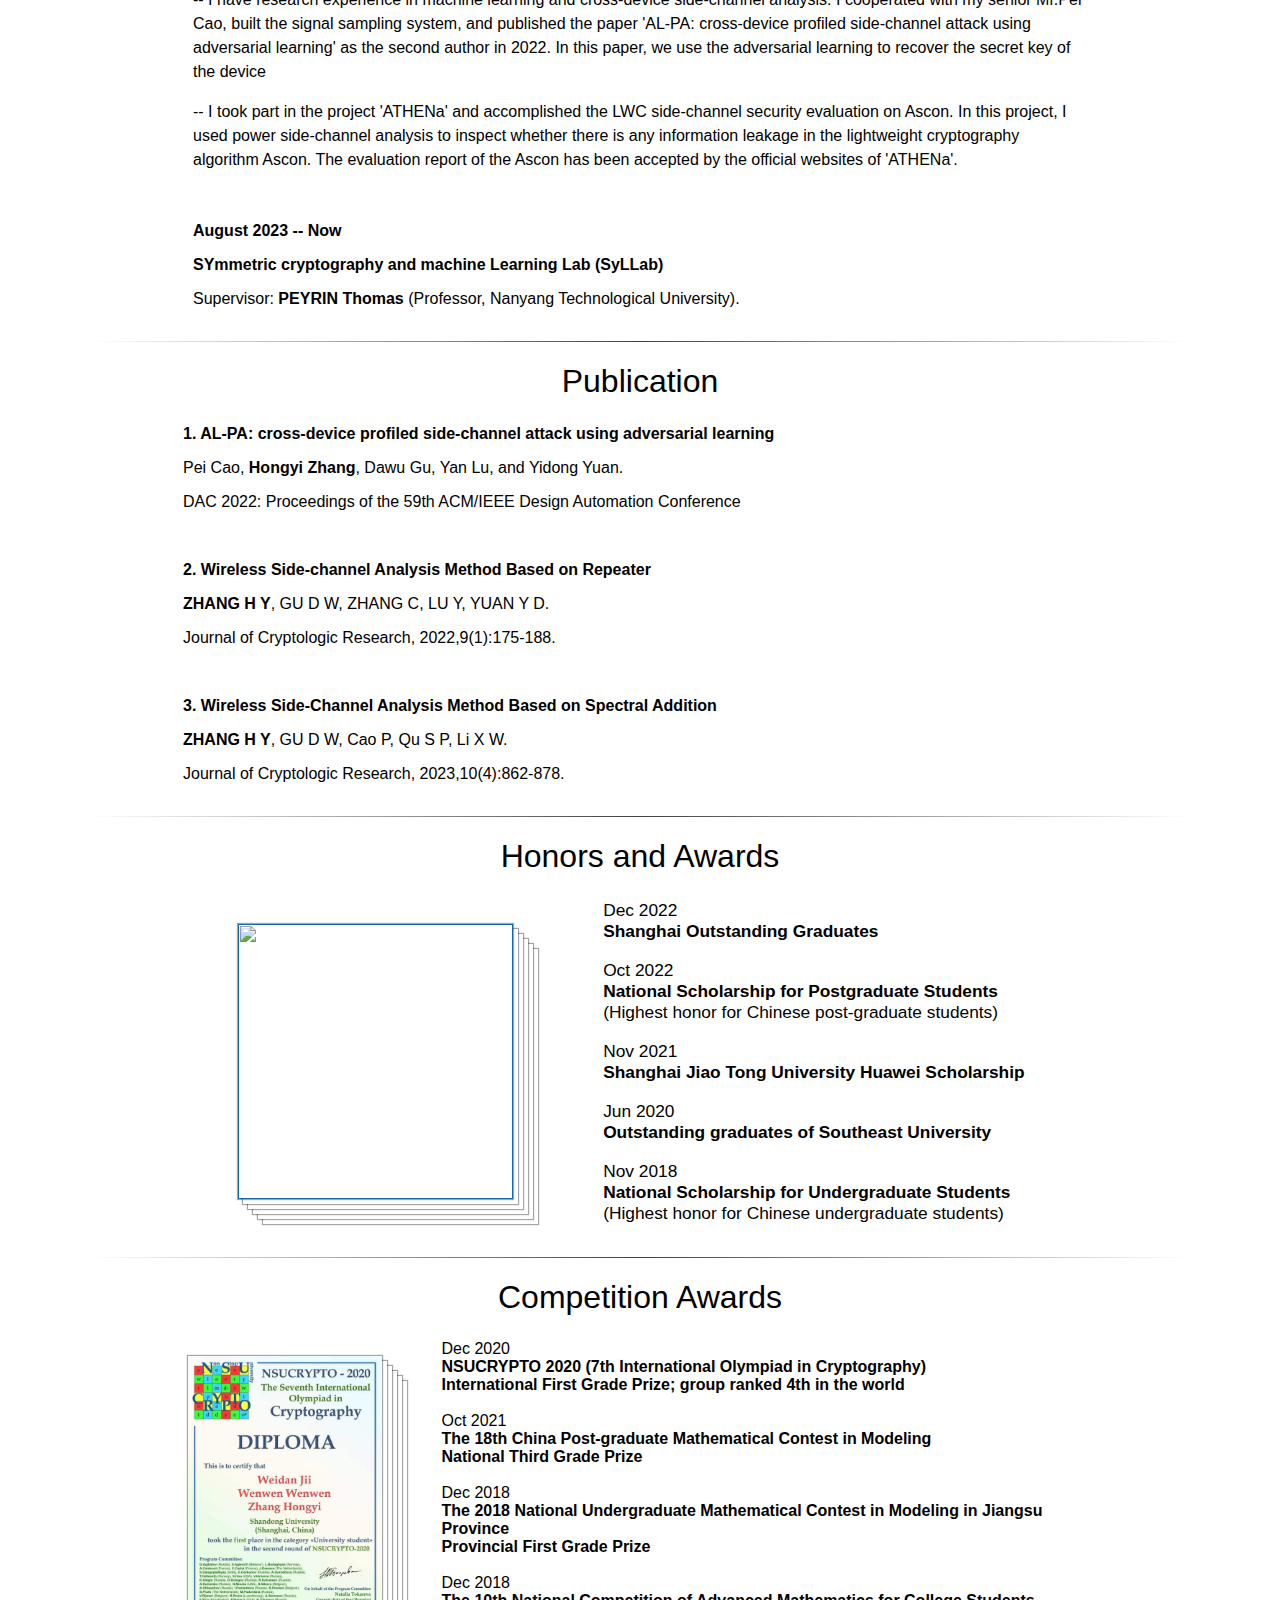
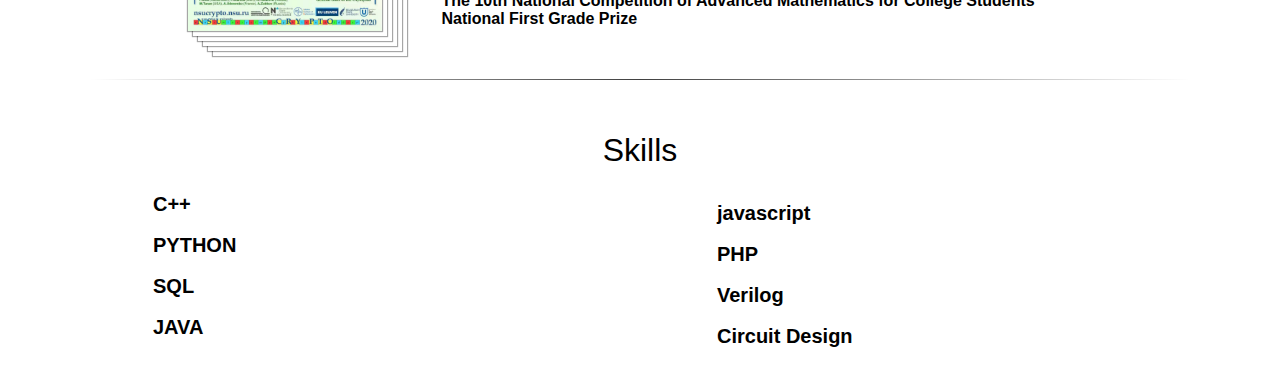
==== commit e279c161: "Update index.html" ====
--- a/index.html
+++ b/index.html
@@ -64,21 +64,21 @@
 				</td>
 				<td>
 					<div class="fadeIn animated" >
-						<p style="margin-left: 60px;width: 600px;font-size:16px;">   Hi, I am Zhang Hongyi!</p>
-						<p style="margin-left: 60px;width: 600px;font-size:16px;">  
-							I am a Ph.D student at Nanyang Technological University, supervised by Prof. Thomas Peyrin.</p>
+						<p style="margin-left: 60px;width: 800px;font-size:20px;font-family: 'Times New Roman', Times, serif;">   Hi, I am Zhang Hongyi!</p>
+						<p style="margin-left: 60px;width: 800px;font-size:20px; line-height:150%;font-family: 'Times New Roman', Times, serif;">  
+							I am a Ph.D student at <b>Nanyang Technological University</b>, supervised by Prof. Thomas Peyrin.</p>
 							
-						<p style="margin-left: 60px;width: 600px;font-size:16px;">				
+						<p style="margin-left: 60px;width: 800px;font-size:20px;line-height:150%;font-family: 'Times New Roman', Times, serif;">				
 							In 2020, I graduated from Southeast University and received my Bachelor degree in Information Technology. In the same year, I joined the LoCCS team at  Shanghai Jiao Tong University and researched far-distant side-channel analysis technology.
 						</p>
-						<p style="margin-left: 60px;width: 600px;font-size:16px;">
+						<p style="margin-left: 60px;width: 800px;font-size:20px;line-height:150%;font-family: 'Times New Roman', Times, serif;">
 							In 2023, I got my master degree in Cyber Security at Shanghai Jiao Tong University, supervised by Prof. Dawu Gu. 
 						</p>
-						<p style="margin-left: 60px;width: 600px;font-size:16px;">
-							My current research interest is automatic cryptanalysis techniques for lightweight symmetric ciphers. 
+						<p style="margin-left: 60px;width: 800px;font-size:20px;line-height:150%;font-family: 'Times New Roman', Times, serif;">
+							My current research interest is <b>automatic cryptanalysis techniques for lightweight symmetric ciphers.</b> 
 						</p>
 
-						<p style="margin-left: 60px;width: 500px;font-size:16px;"><b>Contact :</b><br><br>
+						<p style="margin-left: 60px;width: 500px;font-size:20px;"><b>Contact :</b><br><br>
 						SPMS-MAS-04-01, 21 Nanyang Link, Singapore 637371, Singapore
 						E-MAIL:  hongyi003@e.ntu.edu.sg</p>
 					</div>
@@ -136,10 +136,10 @@
 				<p><b>Sep 2020 -- Mar 2023</b> </p>
 				<p><b>Lab of Cryptology and Computer Security (LoCCS)</b></p>
 				<p>Supervisor:<b> Dawu Gu </b>(Distinguished Professor, Shanghai Jiao Tong University).</p> 
-				<p>-- I graduated from Southeast University with a B.Eng in information engineering and joined the Lab of Cryptology and Computer Security in September 2020. During the last 2 years, I mainly focused on the side-channel analysis of IoT devices and cryptography.</p>
-				<p>-- In 2021, I was assigned as the group leader of the "wireless side-channel analysis" and reproduced the "Screaming Channel Attack" proposed in 2018. To enhance the original wireless side-channel analysis method, I proposed a new method using a self-made repeater and signal processing methods, which has been concluded in the paper 'Wireless Side-channel Analysis Method Based on Repeater'.</p>
-				<p>-- I have research experience in machine learning and cross-device side-channel analysis. I cooperated with my senior Mr.Pei Cao, built the signal sampling system, and published the paper 'AL-PA: cross-device profiled side-channel attack using adversarial learning' as the second author in 2022. In this paper, we use the adversarial learning to recover the secret key of the device</p>
-				<p>-- I took part in the project 'ATHENa'and accomplished the LWC side-channel security evaluation on Ascon. In this project, I used power side-channel analysis to inspect whether there is any information leakage in the lightweight cryptography algorithm Ascon. The evaluation report of the Ascon has been accepted by the official websites of 'ATHENa'. </p>
+				<p style="line-height:150%;">-- I graduated from Southeast University with a B.Eng in information engineering and joined the Lab of Cryptology and Computer Security in September 2020. During the last 2 years, I mainly focused on the side-channel analysis of IoT devices and cryptography.</p>
+				<p style="line-height:150%;">-- In 2021, I was assigned as the group leader of the "wireless side-channel analysis" and reproduced the "Screaming Channel Attack" proposed in 2018. To enhance the original wireless side-channel analysis method, I proposed a new method using a self-made repeater and signal processing methods, which has been concluded in the paper 'Wireless Side-channel Analysis Method Based on Repeater'.</p>
+				<p style="line-height:150%;">-- I have research experience in machine learning and cross-device side-channel analysis. I cooperated with my senior Mr.Pei Cao, built the signal sampling system, and published the paper 'AL-PA: cross-device profiled side-channel attack using adversarial learning' as the second author in 2022. In this paper, we use the adversarial learning to recover the secret key of the device</p>
+				<p style="line-height:150%;">-- I took part in the project 'ATHENa' and accomplished the LWC side-channel security evaluation on Ascon. In this project, I used power side-channel analysis to inspect whether there is any information leakage in the lightweight cryptography algorithm Ascon. The evaluation report of the Ascon has been accepted by the official websites of 'ATHENa'. </p>
 				<br>
 				<p><b>August 2023 -- Now</b></p>
 				<p><b>SYmmetric cryptography and machine Learning Lab (SyLLab)</b></p>
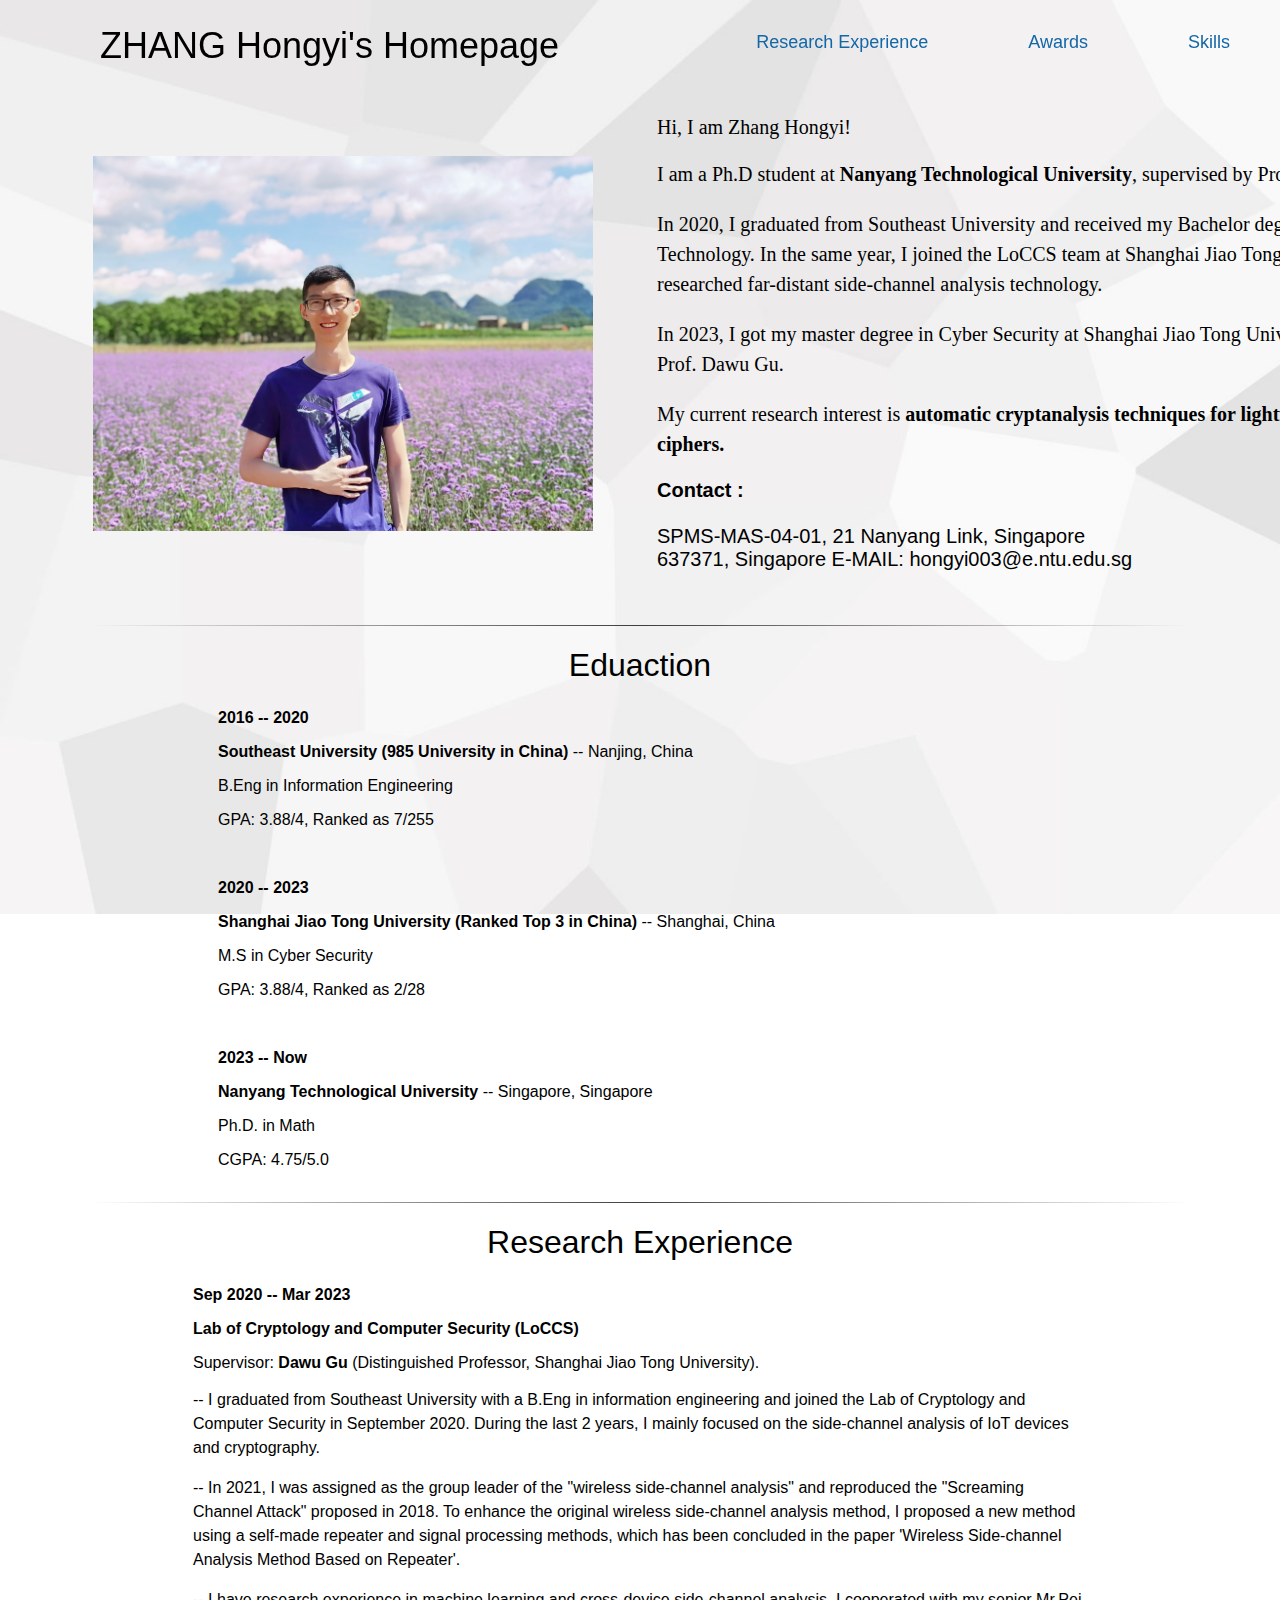
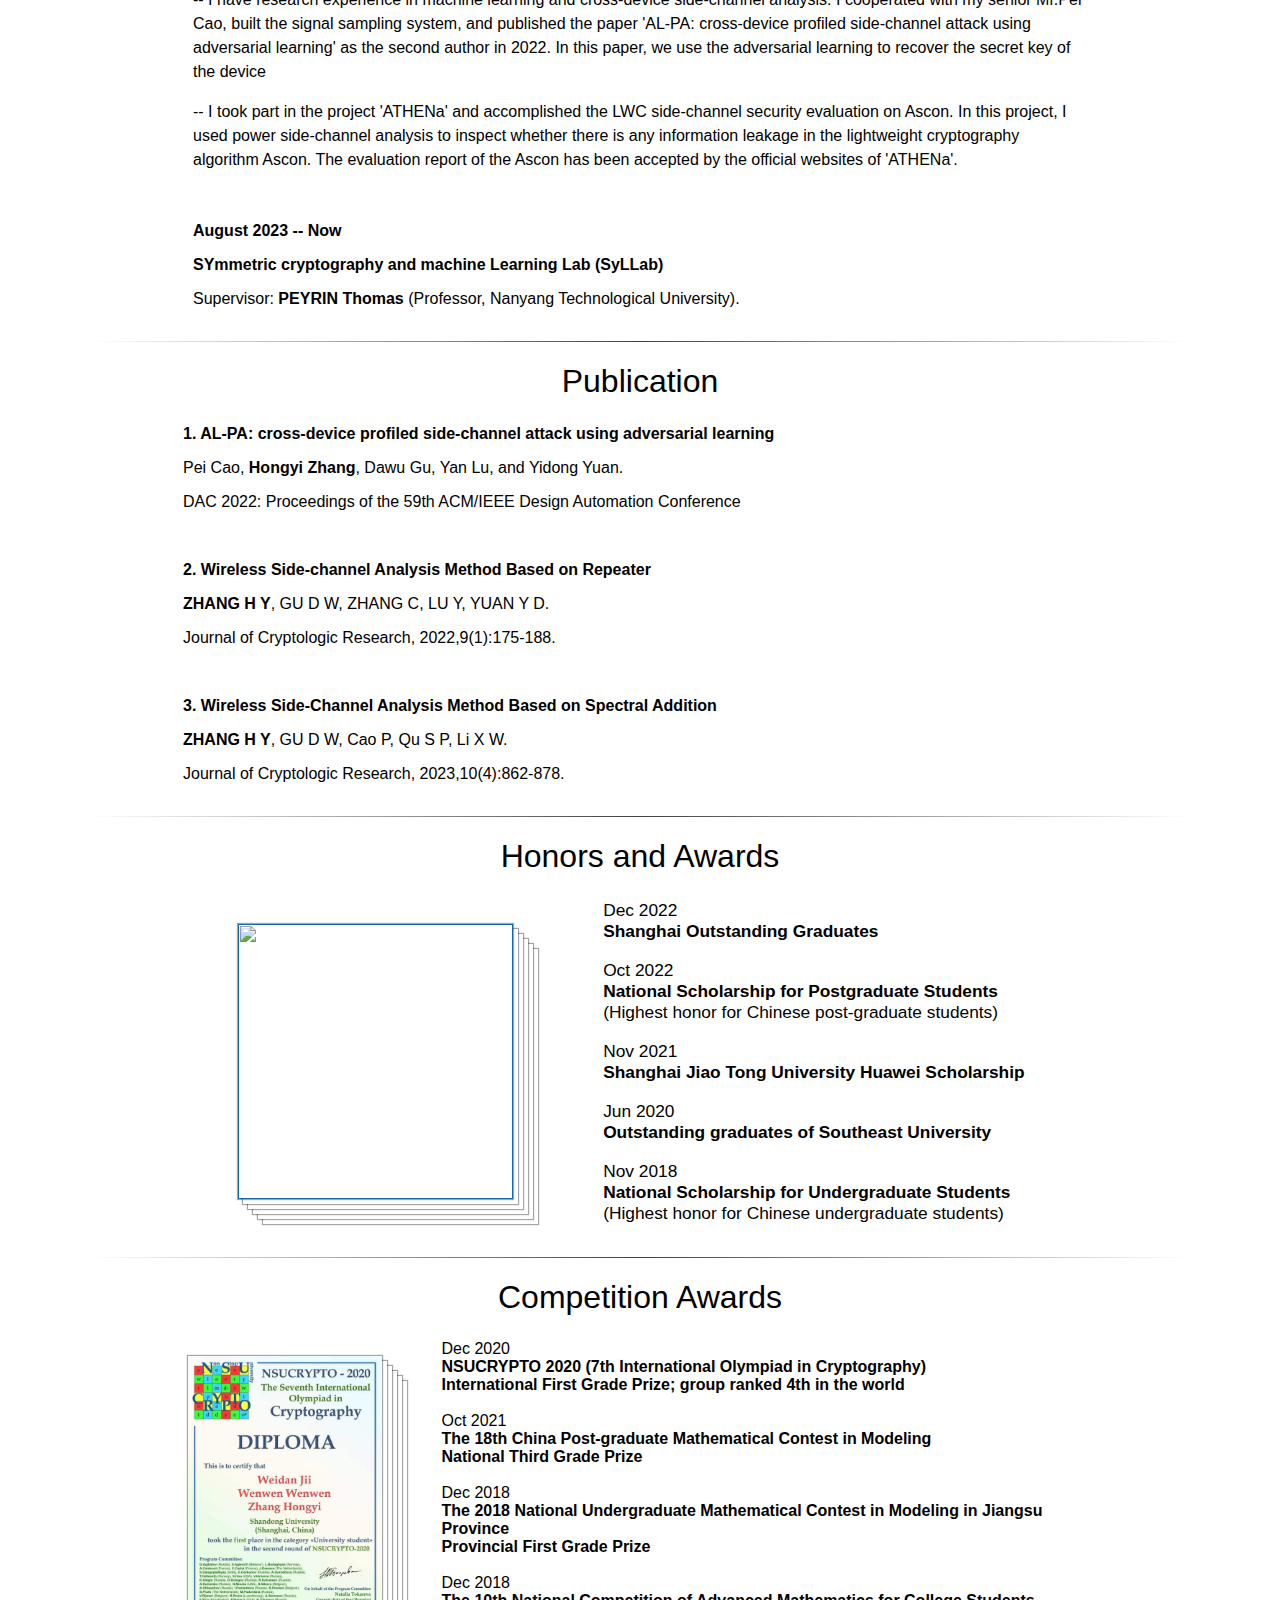
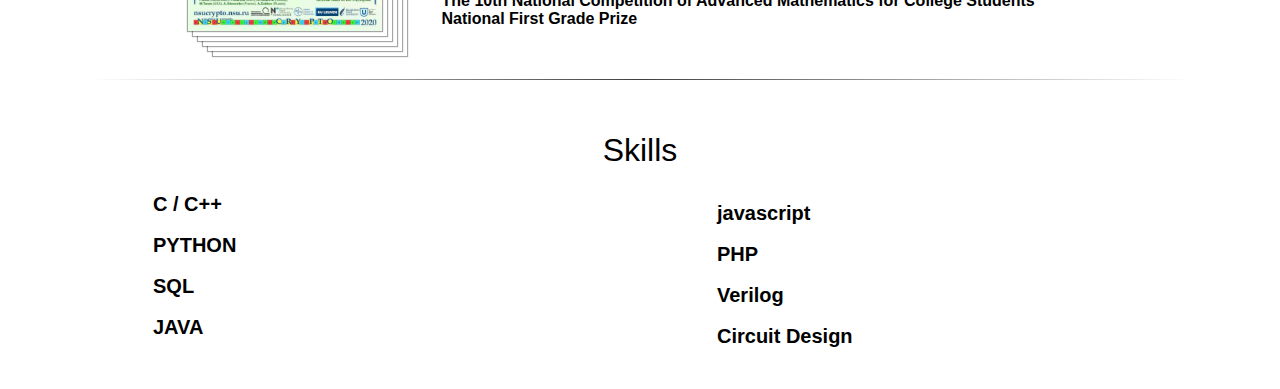
==== commit 4321de17: "Update index.html" ====
--- a/index.html
+++ b/index.html
@@ -29,7 +29,7 @@
 
 		    <div class="title">
 
-				<span style="font-size:36px"><b>ZHANG Hongyi</b></span>
+				<span style="font-size:36px"><b>ZHANG Hongyi's Homepage</b></span>
 		  
 			</div>
 			<div>
@@ -261,7 +261,7 @@
 			</div>
 			<td width=300px>
 					<div class="fadeIn animated" >
-						<li style="margin-left: 60px;width: 500px;font-size:20px;"><b>C++</b></li>
+						<li style="margin-left: 60px;width: 500px;font-size:20px;"><b>C / C++</b></li>
 						<br>
 						<li style="margin-left: 60px;width: 500px;font-size:20px;"><b>PYTHON</b></li>
 						<br>
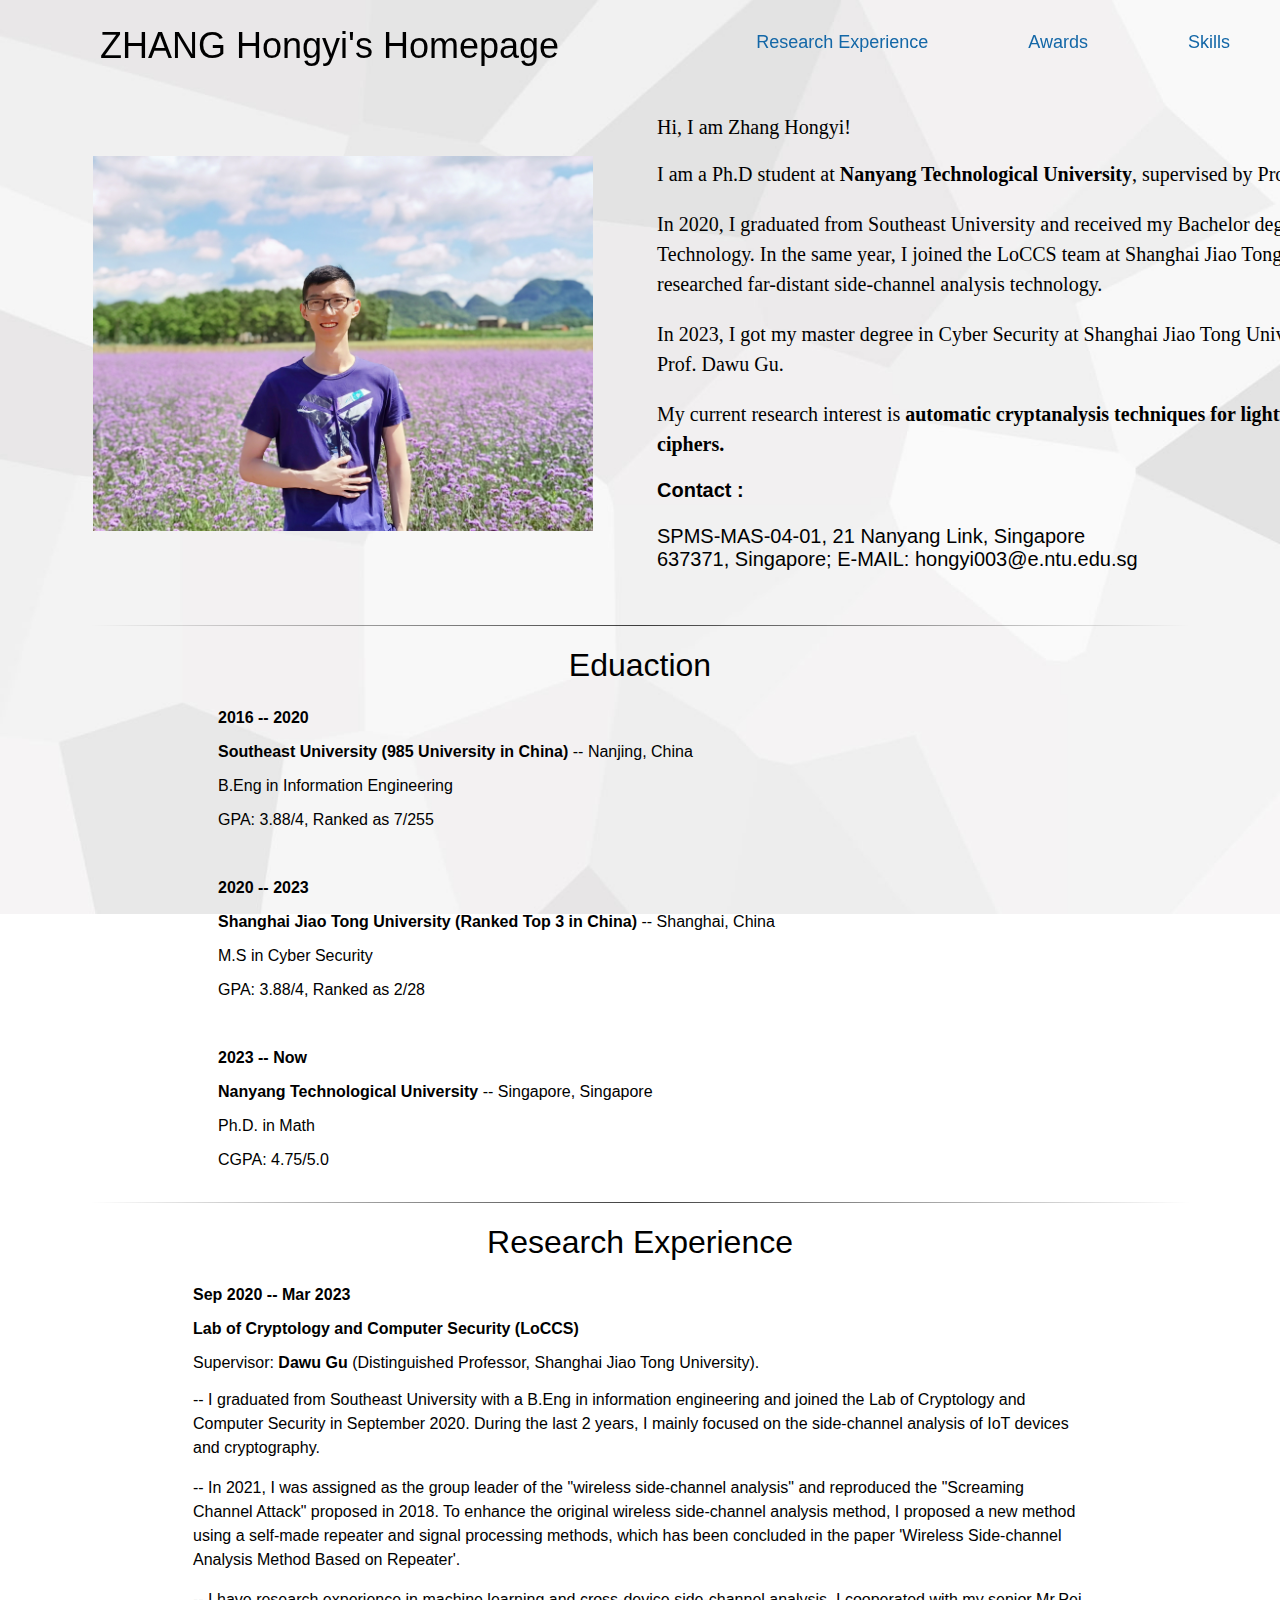
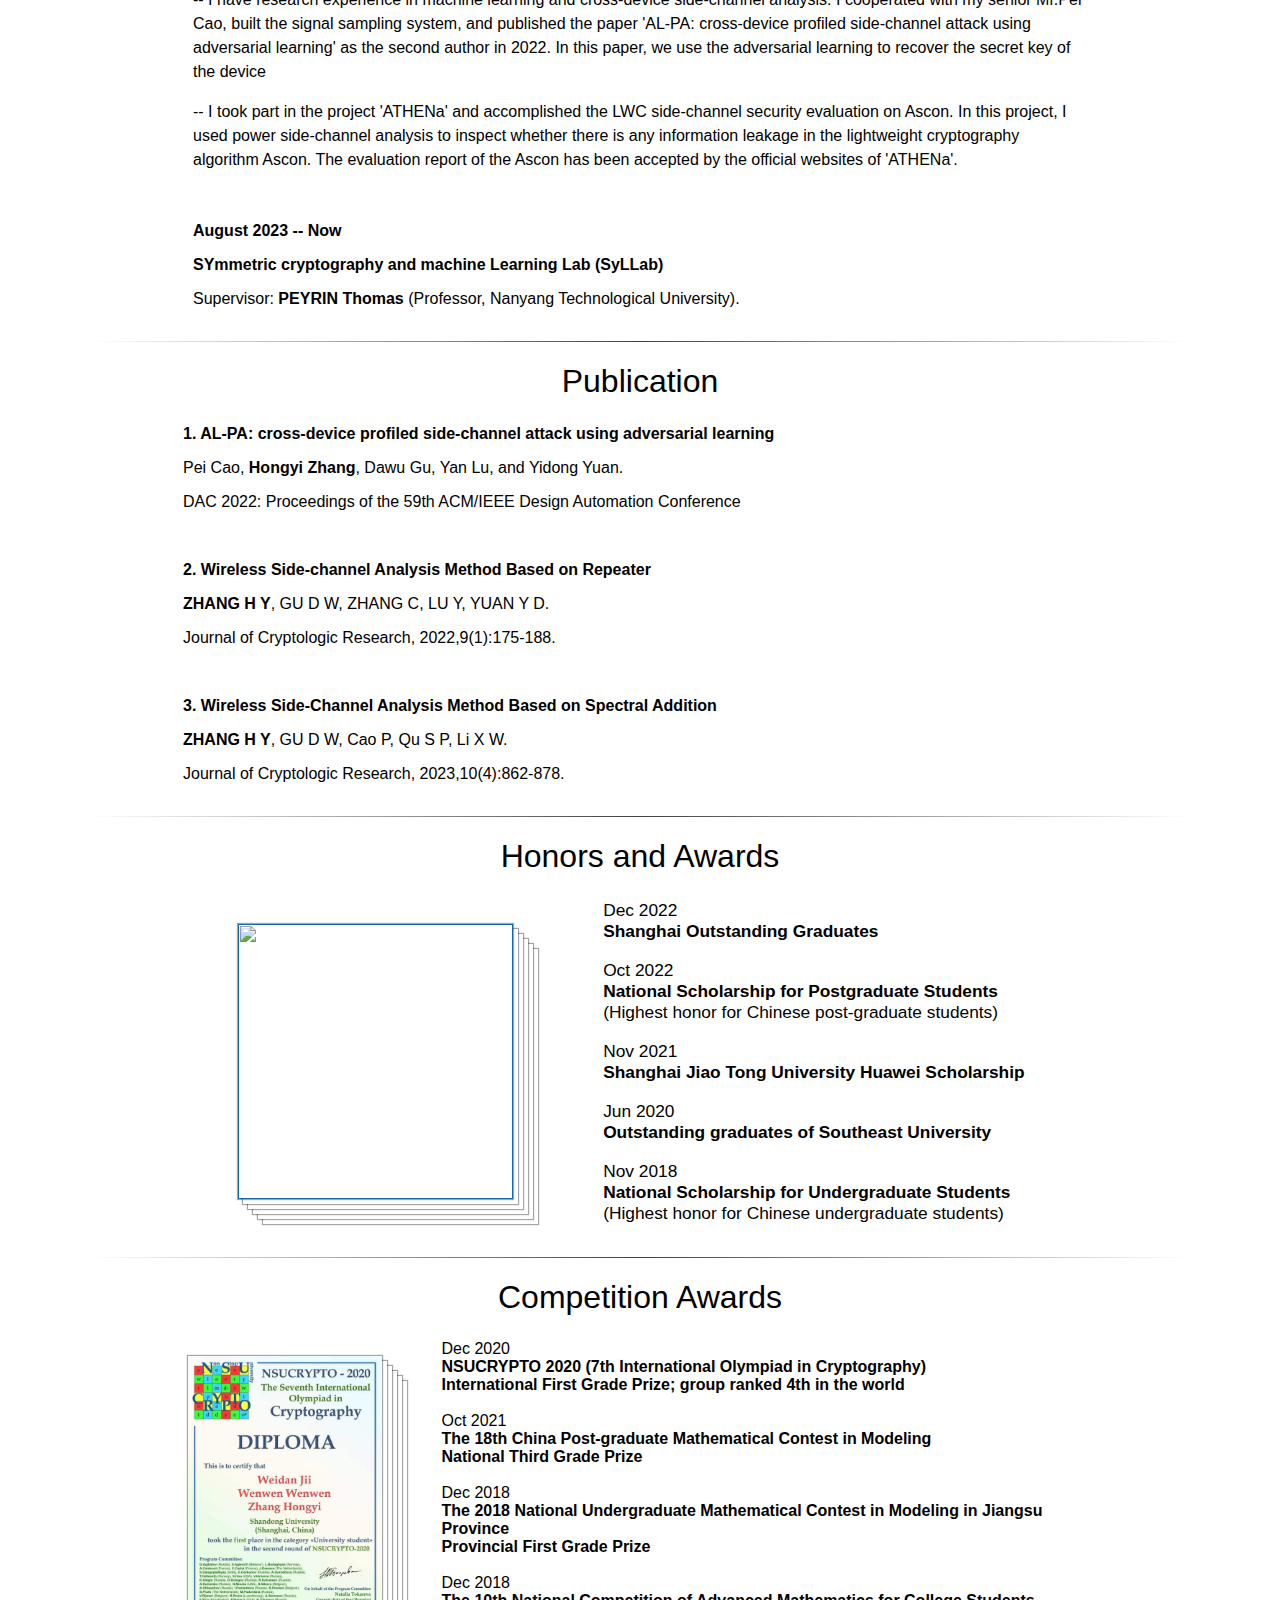
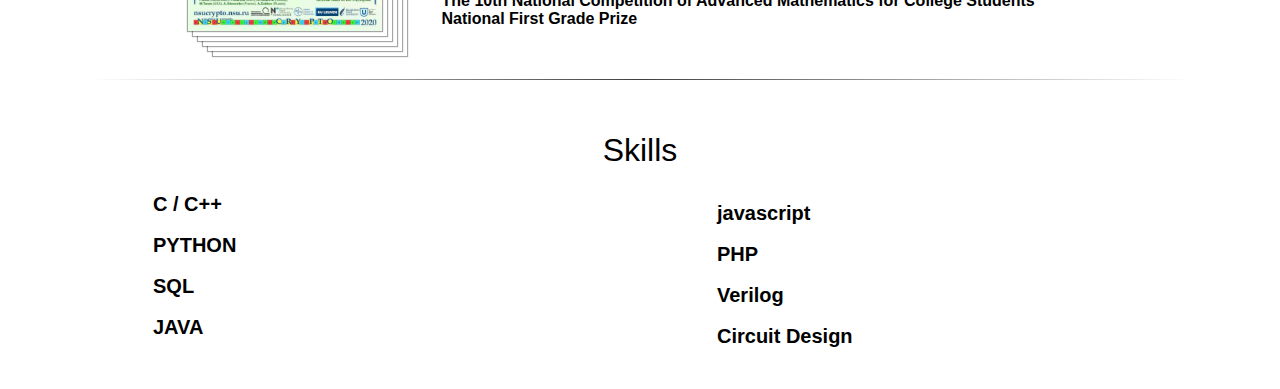
==== commit fa2a0f03: "Update index.html" ====
--- a/index.html
+++ b/index.html
@@ -79,8 +79,7 @@
 						</p>
 
 						<p style="margin-left: 60px;width: 500px;font-size:20px;"><b>Contact :</b><br><br>
-						SPMS-MAS-04-01, 21 Nanyang Link, Singapore 637371, Singapore
-						E-MAIL:  hongyi003@e.ntu.edu.sg</p>
+						SPMS-MAS-04-01, 21 Nanyang Link, Singapore 637371, Singapore;  E-MAIL:  hongyi003@e.ntu.edu.sg</p>
 					</div>
 
 
